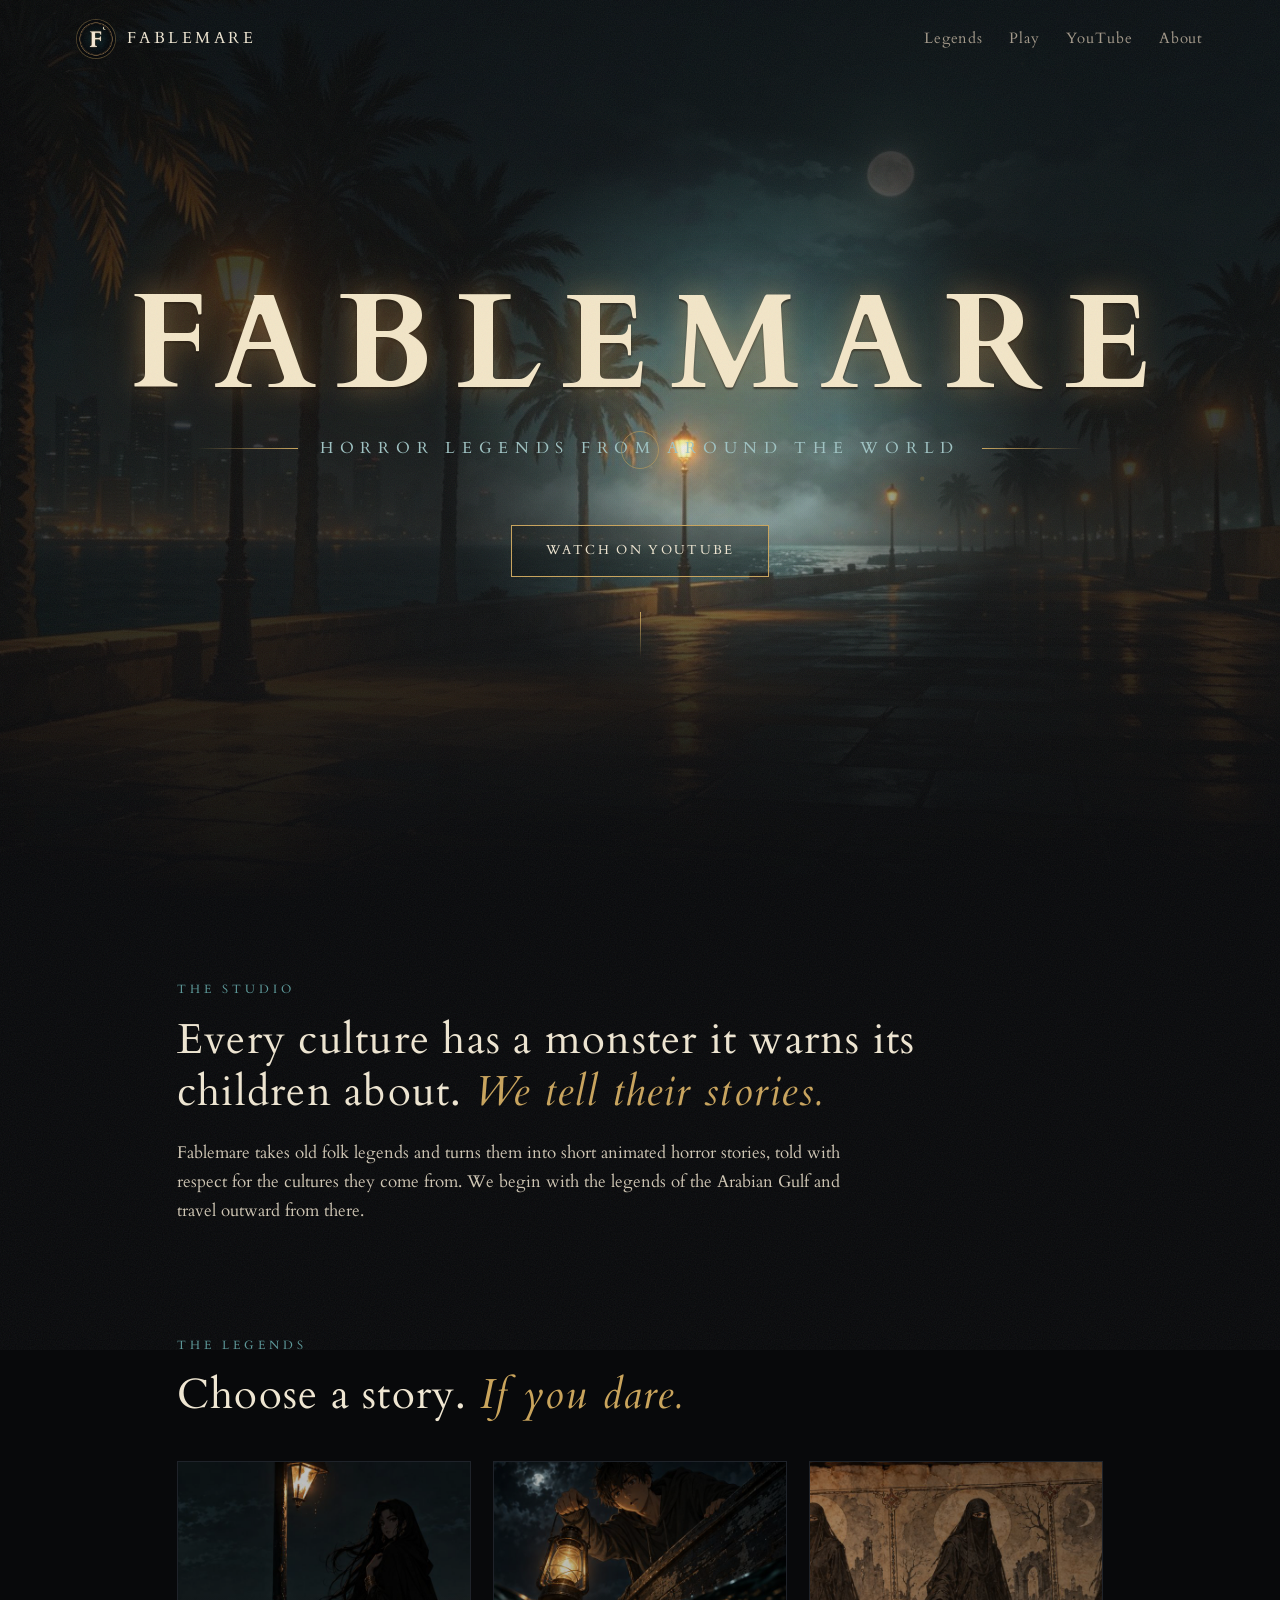
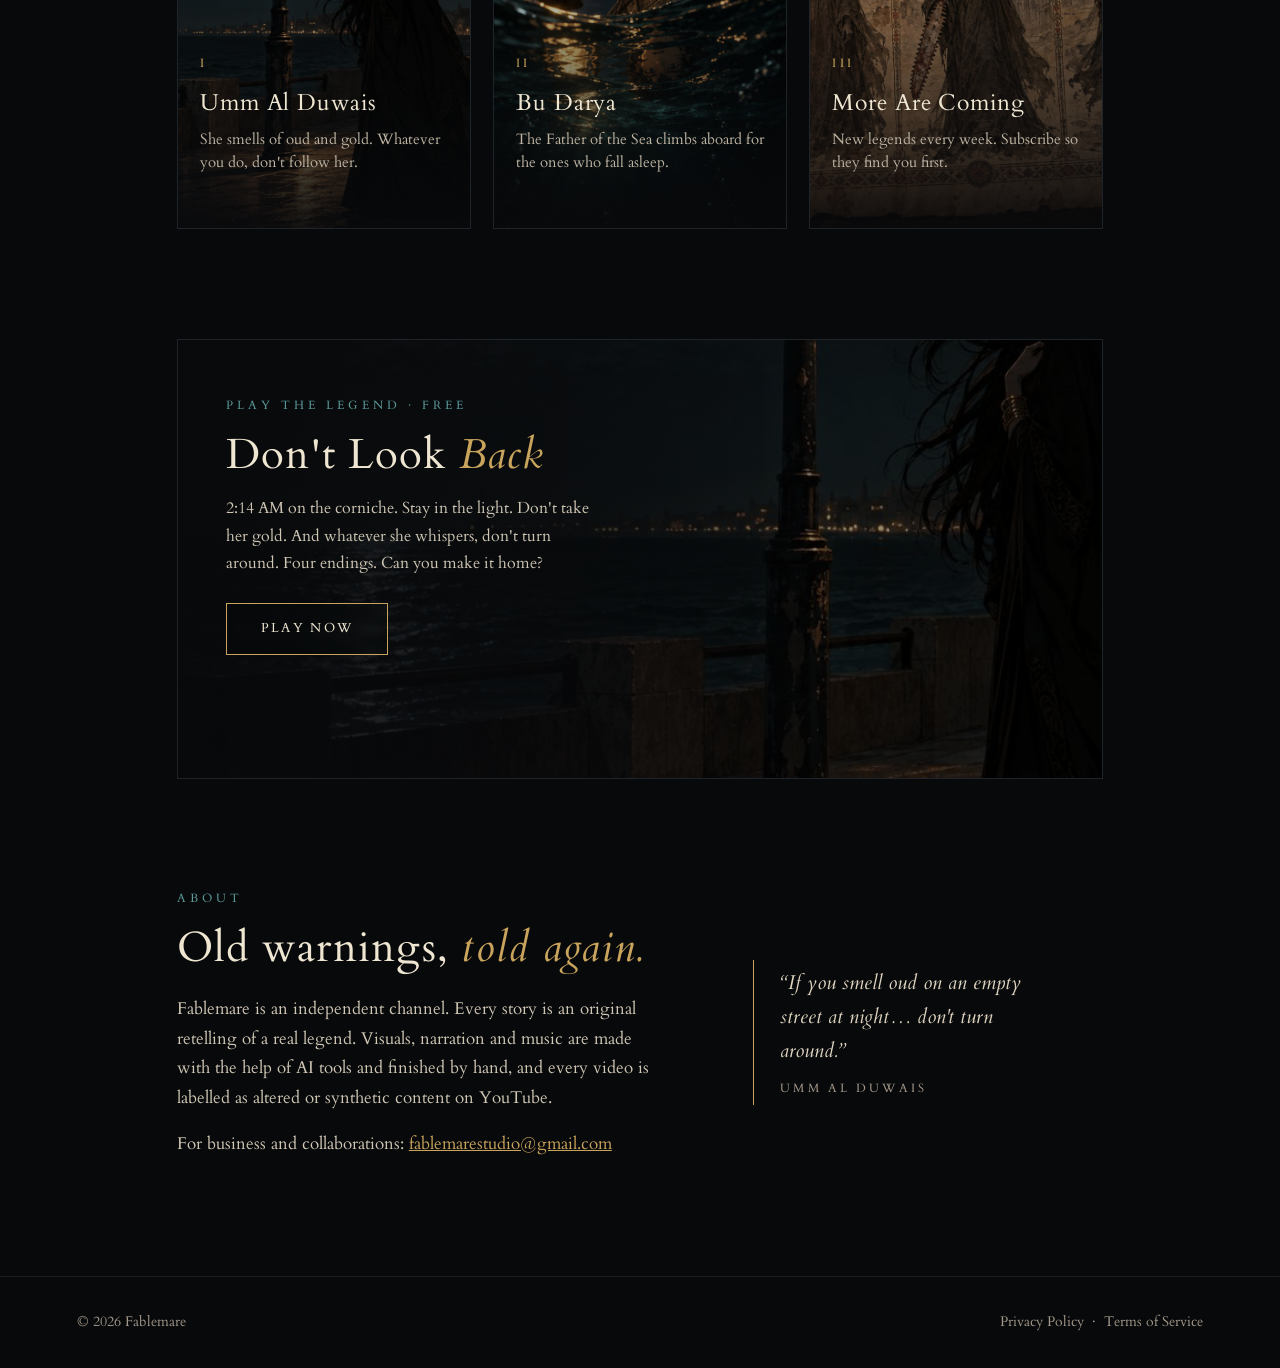
==== index.html @ c55a5abf "Crop mosque out of the woman artwork (channel safety rule) Co-Authored-By: Claude Opus 5.5 <noreply@" ====
<!DOCTYPE html>
<html lang="en">
<head>
<meta charset="utf-8">
<meta name="viewport" content="width=device-width,initial-scale=1">
<title>Fablemare — Horror Legends From Around the World</title>
<meta name="description" content="Fablemare retells the world's oldest horror legends as animated stories. Watch on YouTube.">
<meta property="og:title" content="Fablemare — Horror Legends From Around the World">
<meta property="og:description" content="Every culture has a monster it warns its children about. Fablemare retells them.">
<meta property="og:image" content="https://fablemare.com/og.jpg">
<meta name="theme-color" content="#08090b">
<link rel="icon" href="favicon.png">
<link rel="preload" href="cardo-bold.woff2" as="font" type="font/woff2" crossorigin>
<link rel="stylesheet" href="style.css?v=4">
</head>
<body>
<header>
  <a class="brand" href="/"><img src="logo.png" alt="Fablemare logo">FABLEMARE</a>
  <nav><a href="#legends">Legends</a><a href="/follow/">Play</a><a href="https://www.youtube.com/@Fablemare">YouTube</a><a href="#about">About</a></nav>
</header>

<section class="hero" style="margin-top:0">
  <div class="bg" aria-hidden="true"></div>
  <canvas aria-hidden="true"></canvas>
  <div class="lantern" aria-hidden="true"></div>
  <div class="title"><h1>FABLEMARE</h1><p class="tag"><span></span>Horror legends from around the world<span></span></p></div>
  <div class="cta">
    <a class="btn" href="https://www.youtube.com/@Fablemare?sub_confirmation=1">Watch on YouTube</a>
    <span class="scroll-cue" aria-hidden="true"></span>
  </div>
</section>

<main>
  <section class="reveal">
    <p class="eyebrow">The Studio</p>
    <h2>Every culture has a monster it warns its children about. <em>We tell their stories.</em></h2>
    <p class="lead">Fablemare takes old folk legends and turns them into short animated horror stories, told with respect for the cultures they come from. We begin with the legends of the Arabian Gulf and travel outward from there.</p>
  </section>

  <section id="legends">
    <p class="eyebrow reveal">The Legends</p>
    <h2 class="reveal">Choose a story. <em>If you dare.</em></h2>
    <div class="cards">
      <a class="card reveal" href="https://www.youtube.com/shorts/KRvkH0ST0SA">
        <img src="umm.jpg" alt="A cloaked woman on a seaside promenade at night" loading="lazy">
        <div class="meta"><span class="num">I</span><h3>Umm Al Duwais</h3><p>She smells of oud and gold. Whatever you do, don't follow her.</p><span class="go">Watch the legend →</span></div>
      </a>
      <a class="card reveal" href="https://www.youtube.com/@Fablemare/shorts">
        <img src="budarya.jpg" alt="A sailor holding a lantern over dark water" loading="lazy">
        <div class="meta"><span class="num">II</span><h3>Bu Darya</h3><p>The Father of the Sea climbs aboard for the ones who fall asleep.</p><span class="go">Arrives 26 November →</span></div>
      </a>
      <a class="card reveal" href="https://www.youtube.com/@Fablemare?sub_confirmation=1">
        <img src="more.jpg" alt="An old illustrated scroll of three hooded figures by candlelight" loading="lazy">
        <div class="meta"><span class="num">III</span><h3>More Are Coming</h3><p>New legends every week. Subscribe so they find you first.</p><span class="go">Subscribe →</span></div>
      </a>
    </div>
  </section>

  <section id="play" class="game reveal">
    <a class="game-card" href="/follow/">
      <img src="follow/img/woman.jpg?v=2" alt="A cloaked woman beneath a streetlamp on the corniche at night" loading="lazy">
      <div class="game-meta">
        <p class="eyebrow">Play the legend · Free</p>
        <h2>Don't Look <em>Back</em></h2>
        <p>2:14 AM on the corniche. Stay in the light. Don't take her gold. And whatever she whispers, don't turn around. Four endings. Can you make it home?</p>
        <span class="btn">Play now</span>
      </div>
    </a>
  </section>

  <section id="about" class="split">
    <div class="reveal">
      <p class="eyebrow">About</p>
      <h2>Old warnings, <em>told again.</em></h2>
      <p class="lead">Fablemare is an independent channel. Every story is an original retelling of a real legend. Visuals, narration and music are made with the help of AI tools and finished by hand, and every video is labelled as altered or synthetic content on YouTube.</p>
      <p class="lead">For business and collaborations: <a href="mailto:fablemarestudio@gmail.com">fablemarestudio@gmail.com</a></p>
    </div>
    <blockquote class="quote reveal">“If you smell oud on an empty street at night… don't turn around.”<span>Umm Al Duwais</span></blockquote>
  </section>
</main>

<footer>
  <span>© 2026 Fablemare</span>
  <span><a href="privacy.html">Privacy Policy</a> &nbsp;·&nbsp; <a href="terms.html">Terms of Service</a></span>
</footer>
<script src="fx.js?v=3" defer></script>
</body>
</html>
---- style.css ----
@font-face{font-family:Cardo;src:url(cardo.woff2) format('woff2');font-weight:400;font-style:normal;font-display:swap}
@font-face{font-family:Cardo;src:url(cardo-bold.woff2) format('woff2');font-weight:700;font-style:normal;font-display:swap}
@font-face{font-family:Cardo;src:url(cardo-italic.woff2) format('woff2');font-weight:400;font-style:italic;font-display:swap}
:root{--bg:#08090b;--panel:#111318;--ink:#efe6d2;--muted:#a3998a;--gold:#c9a45c;--gold-soft:rgba(201,164,92,.35);--teal:#5c9a9b}
*{box-sizing:border-box}
html{scroll-behavior:smooth}
html,body{margin:0;background:var(--bg);color:var(--ink);font-family:Cardo,Georgia,"Times New Roman",serif;line-height:1.7;-webkit-font-smoothing:antialiased}
a{color:var(--gold)}
::selection{background:var(--gold);color:#000}
.sr{position:absolute;width:1px;height:1px;overflow:hidden;clip:rect(0 0 0 0)}

/* header */
header{position:fixed;inset:0 0 auto 0;z-index:50;display:flex;align-items:center;justify-content:space-between;padding:20px 6vw;transition:background .5s,padding .5s,border-color .5s;border-bottom:1px solid transparent}
header.solid{background:rgba(8,9,11,.72);backdrop-filter:blur(14px);-webkit-backdrop-filter:blur(14px);padding:12px 6vw;border-color:#1d2026}
header .brand{display:flex;align-items:center;gap:12px;text-decoration:none;color:var(--ink);letter-spacing:.22em;font-size:1rem}
header img{width:38px;height:38px;border-radius:50%;box-shadow:0 0 0 1px var(--gold-soft)}
nav a{position:relative;margin-left:26px;text-decoration:none;color:var(--muted);font-size:.92rem;letter-spacing:.06em;transition:color .3s}
nav a::after{content:"";position:absolute;left:0;right:0;bottom:-4px;height:1px;background:var(--gold);transform:scaleX(0);transform-origin:right;transition:transform .45s cubic-bezier(.2,.7,.2,1)}
nav a:hover{color:var(--ink)}
nav a:hover::after{transform:scaleX(1);transform-origin:left}

/* hero */
.hero{position:relative;height:100vh;height:100svh;min-height:560px;overflow:hidden;display:flex;flex-direction:column;align-items:center;justify-content:center;text-align:center;padding:0 5vw}
.hero .bg{position:absolute;inset:-4%;background:url(hero-1600.jpg?v=3) center/cover no-repeat;background-image:image-set(url(hero-1600.jpg?v=3) 1x,url(hero.jpg?v=3) 2x);animation:drift 28s ease-in-out infinite alternate;will-change:transform}
@keyframes drift{from{transform:scale(1.08) translate3d(-1%,0,0)}to{transform:scale(1) translate3d(1%,-1%,0)}}
.hero canvas{position:absolute;inset:0;width:100%;height:100%;pointer-events:none}
.lantern{position:absolute;inset:0;pointer-events:none;--lx:50%;--ly:45%;
 background:radial-gradient(circle 300px at var(--lx) var(--ly),rgba(255,190,110,.10) 0,rgba(8,9,11,0) 35%,rgba(8,9,11,.45) 62%,rgba(8,9,11,.8) 100%);transition:opacity 1.2s}
.hero::after{content:"";position:absolute;inset:auto 0 0 0;height:38%;background:linear-gradient(180deg,rgba(8,9,11,0),var(--bg));pointer-events:none}
.hero .title{position:relative;z-index:3;margin-top:4vh}
.hero h1{margin:0;font-weight:700;font-size:clamp(3rem,10.5vw,9.5rem);line-height:1;letter-spacing:.16em;margin-right:-.16em;color:#f3e6c8;
 text-shadow:0 0 28px rgba(255,186,100,.35),0 0 80px rgba(255,170,80,.18),0 2px 2px rgba(0,0,0,.6);animation:title 2.6s .2s cubic-bezier(.2,.7,.2,1) both}
@keyframes title{from{opacity:0;letter-spacing:.42em;margin-right:-.42em;filter:blur(8px)}to{opacity:1}}
.hero .tag{display:flex;align-items:center;justify-content:center;gap:22px;margin:22px 0 0;color:#9fc3c3;letter-spacing:.42em;text-transform:uppercase;font-size:clamp(.62rem,1.25vw,1.05rem);opacity:0;animation:rise 1.6s 1s cubic-bezier(.2,.7,.2,1) forwards}
.hero .tag span{display:block;width:clamp(30px,8vw,140px);height:1px;background:linear-gradient(90deg,transparent,var(--gold))}
.hero .tag span:last-child{background:linear-gradient(90deg,var(--gold),transparent)}
.hero .cta{position:relative;z-index:3;margin-top:7vh;opacity:0;transform:translateY(14px);animation:rise 1.4s 1.2s cubic-bezier(.2,.7,.2,1) forwards}
@keyframes rise{to{opacity:1;transform:none}}
.scroll-cue{display:block;margin:26px auto 0;width:1px;height:46px;background:linear-gradient(var(--gold),transparent);animation:cue 2.4s ease-in-out infinite}
@keyframes cue{0%{transform:scaleY(0);transform-origin:top}45%{transform:scaleY(1);transform-origin:top}55%{transform:scaleY(1);transform-origin:bottom}100%{transform:scaleY(0);transform-origin:bottom}}

.btn{position:relative;display:inline-block;padding:14px 34px;border:1px solid var(--gold);color:var(--ink);text-decoration:none;letter-spacing:.18em;text-transform:uppercase;font-size:.8rem;overflow:hidden;background:rgba(8,9,11,.35);backdrop-filter:blur(4px)}
.btn::before{content:"";position:absolute;inset:0;background:var(--gold);transform:translateY(101%);transition:transform .5s cubic-bezier(.2,.7,.2,1);z-index:-1}
.btn:hover{color:#0b0b0b}
.btn:hover::before{transform:none}
.btn{z-index:0}

/* content */
main{max-width:1080px;margin:0 auto;padding:40px 6vw 100px}
.eyebrow{letter-spacing:.35em;text-transform:uppercase;font-size:.72rem;color:var(--teal);margin:0 0 14px}
main h2{font-weight:400;letter-spacing:.03em;color:var(--ink);font-size:clamp(1.6rem,3.6vw,2.6rem);line-height:1.25;margin:0 0 20px;max-width:760px}
main h2 em{color:var(--gold);font-style:italic}
.lead{color:#cfc6b4;max-width:680px;font-size:1.08rem}
section{margin-top:110px}
section:first-child{margin-top:40px}

.cards{display:grid;grid-template-columns:repeat(3,1fr);gap:22px;margin-top:40px}
.card{position:relative;aspect-ratio:4/5;overflow:hidden;border:1px solid #1f232a;background:#0c0d10;text-decoration:none;color:var(--ink);isolation:isolate;transition:transform .6s cubic-bezier(.2,.7,.2,1),border-color .6s,box-shadow .6s}
.card img{position:absolute;inset:0;width:100%;height:100%;object-fit:cover;filter:saturate(.85) brightness(.75);transition:transform 1.2s cubic-bezier(.2,.7,.2,1),filter .8s;z-index:-2}
.card::after{content:"";position:absolute;inset:0;background:linear-gradient(180deg,rgba(8,9,11,0) 35%,rgba(8,9,11,.92));z-index:-1}
.card .meta{position:absolute;left:22px;right:22px;bottom:20px}
.card .num{font-size:.72rem;letter-spacing:.3em;color:var(--gold)}
.card h3{margin:6px 0 6px;font-weight:400;font-size:1.45rem;letter-spacing:.04em}
.card p{margin:0;color:#bdb3a2;font-size:.92rem;line-height:1.55}
.card .go{display:inline-block;margin-top:12px;font-size:.72rem;letter-spacing:.22em;text-transform:uppercase;color:var(--gold);opacity:.0;transform:translateY(6px);transition:opacity .5s,transform .5s}
.card:hover{transform:translateY(-6px);border-color:var(--gold-soft);box-shadow:0 24px 60px -20px rgba(201,164,92,.28)}
.card:hover img{transform:scale(1.07);filter:saturate(1) brightness(.9)}
.card:hover .go{opacity:1;transform:none}

.split{display:grid;grid-template-columns:1.1fr .9fr;gap:60px;align-items:center}
.quote{border-left:1px solid var(--gold);padding:6px 0 6px 26px;font-size:1.25rem;font-style:italic;color:#ddd3bf}
.quote span{display:block;margin-top:10px;font-style:normal;font-size:.78rem;letter-spacing:.25em;text-transform:uppercase;color:var(--muted)}

.doc{max-width:820px;padding-top:130px}
.doc h1{font-weight:400;letter-spacing:.04em;font-size:clamp(2rem,4vw,2.8rem)}
.doc h2{font-size:1.3rem;color:var(--gold);margin-top:2em}
.doc .updated{color:var(--muted);font-size:.9rem}
.doc p,.doc li{color:#d6ccba}

footer{border-top:1px solid #1a1d22;padding:34px 6vw;color:var(--muted);font-size:.85rem;display:flex;flex-wrap:wrap;gap:18px;justify-content:space-between;align-items:center}
footer a{color:var(--muted);text-decoration:none}
footer a:hover{color:var(--ink)}

/* reveal on scroll */
.reveal{opacity:0;transform:translateY(28px);transition:opacity 1.1s cubic-bezier(.2,.7,.2,1),transform 1.1s cubic-bezier(.2,.7,.2,1)}
.reveal.in{opacity:1;transform:none}
.cards .reveal:nth-child(2){transition-delay:.12s}
.cards .reveal:nth-child(3){transition-delay:.24s}

/* game promo */
.game-card{position:relative;display:block;min-height:440px;overflow:hidden;border:1px solid #1f232a;text-decoration:none;color:var(--ink);isolation:isolate;transition:border-color .6s,box-shadow .6s}
.game-card img{position:absolute;inset:0;width:100%;height:100%;object-fit:cover;object-position:60% center;filter:brightness(.6) saturate(.9);transition:transform 1.4s cubic-bezier(.2,.7,.2,1),filter .8s;z-index:-2}
.game-card::after{content:"";position:absolute;inset:0;background:linear-gradient(90deg,rgba(8,9,11,.95) 0%,rgba(8,9,11,.75) 40%,rgba(8,9,11,0) 75%);z-index:-1}
.game-meta{max-width:470px;padding:56px 48px}
.game-meta h2{margin:0 0 14px}
.game-meta p:not(.eyebrow){color:#cfc6b4;margin:0 0 26px}
.game-card:hover{border-color:var(--gold-soft);box-shadow:0 30px 80px -30px rgba(201,164,92,.3)}
.game-card:hover img{transform:scale(1.05);filter:brightness(.7) saturate(1)}
.game-card:hover .btn{color:#0b0b0b}.game-card:hover .btn::before{transform:none}
@media (max-width:640px){.game-card{min-height:520px;display:flex;align-items:flex-end}.game-card::after{background:linear-gradient(180deg,rgba(8,9,11,0) 20%,rgba(8,9,11,.95) 70%)}.game-meta{padding:28px 24px}}

/* film grain */
.grain{position:fixed;inset:-50%;z-index:60;pointer-events:none;opacity:.07;
 background-image:url("data:image/svg+xml,%3Csvg xmlns='http://www.w3.org/2000/svg' width='200' height='200'%3E%3Cfilter id='n'%3E%3CfeTurbulence type='fractalNoise' baseFrequency='.85' numOctaves='3' stitchTiles='stitch'/%3E%3C/filter%3E%3Crect width='100%25' height='100%25' filter='url(%23n)'/%3E%3C/svg%3E");
 animation:grain 1s steps(6) infinite}
@keyframes grain{0%{transform:translate(0,0)}20%{transform:translate(-3%,2%)}40%{transform:translate(2%,-3%)}60%{transform:translate(-2%,-1%)}80%{transform:translate(3%,3%)}100%{transform:translate(0,0)}}

/* custom cursor (fine pointers only, toggled by JS) */
.has-cursor,.has-cursor a,.has-cursor button{cursor:none}
.cursor-dot,.cursor-ring{position:fixed;left:0;top:0;z-index:70;pointer-events:none;border-radius:50%;transform:translate3d(-100px,-100px,0)}
.cursor-dot{width:6px;height:6px;margin:-3px 0 0 -3px;background:var(--gold);box-shadow:0 0 12px 2px rgba(255,190,110,.6)}
.cursor-ring{width:38px;height:38px;margin:-19px 0 0 -19px;border:1px solid rgba(201,164,92,.55);transition:width .35s,height .35s,margin .35s,border-color .35s,background .35s}
.cursor-ring.hover{width:70px;height:70px;margin:-35px 0 0 -35px;border-color:var(--gold);background:rgba(201,164,92,.08)}

@media (max-width:820px){
 .cards{grid-template-columns:1fr 1fr}
 .split{grid-template-columns:1fr;gap:30px}
}
@media (max-width:640px){
 header{padding:14px 5vw}
 header.solid{padding:10px 5vw}
 header .brand{font-size:.85rem;letter-spacing:.14em}
 header img{width:32px;height:32px}
 nav a{margin-left:14px;font-size:.84rem}
 .hero{height:88svh;min-height:520px}
 .hero .bg{background-position:58% center}
 .hero .tag{letter-spacing:.2em;gap:10px;font-size:2.5vw;white-space:nowrap}
 .hero .tag span{width:22px}
 .hero h1{font-size:12.5vw;letter-spacing:.12em;margin-right:-.12em}
 .cards{grid-template-columns:1fr}
 .card{aspect-ratio:4/4.4}
 .card .go{opacity:1;transform:none}
 section{margin-top:80px}
}
@media (prefers-reduced-motion:reduce){
 *,*::before,*::after{animation:none!important;transition:none!important}
 .reveal{opacity:1;transform:none}
 .hero .cta,.hero .tag{opacity:1;transform:none}
}
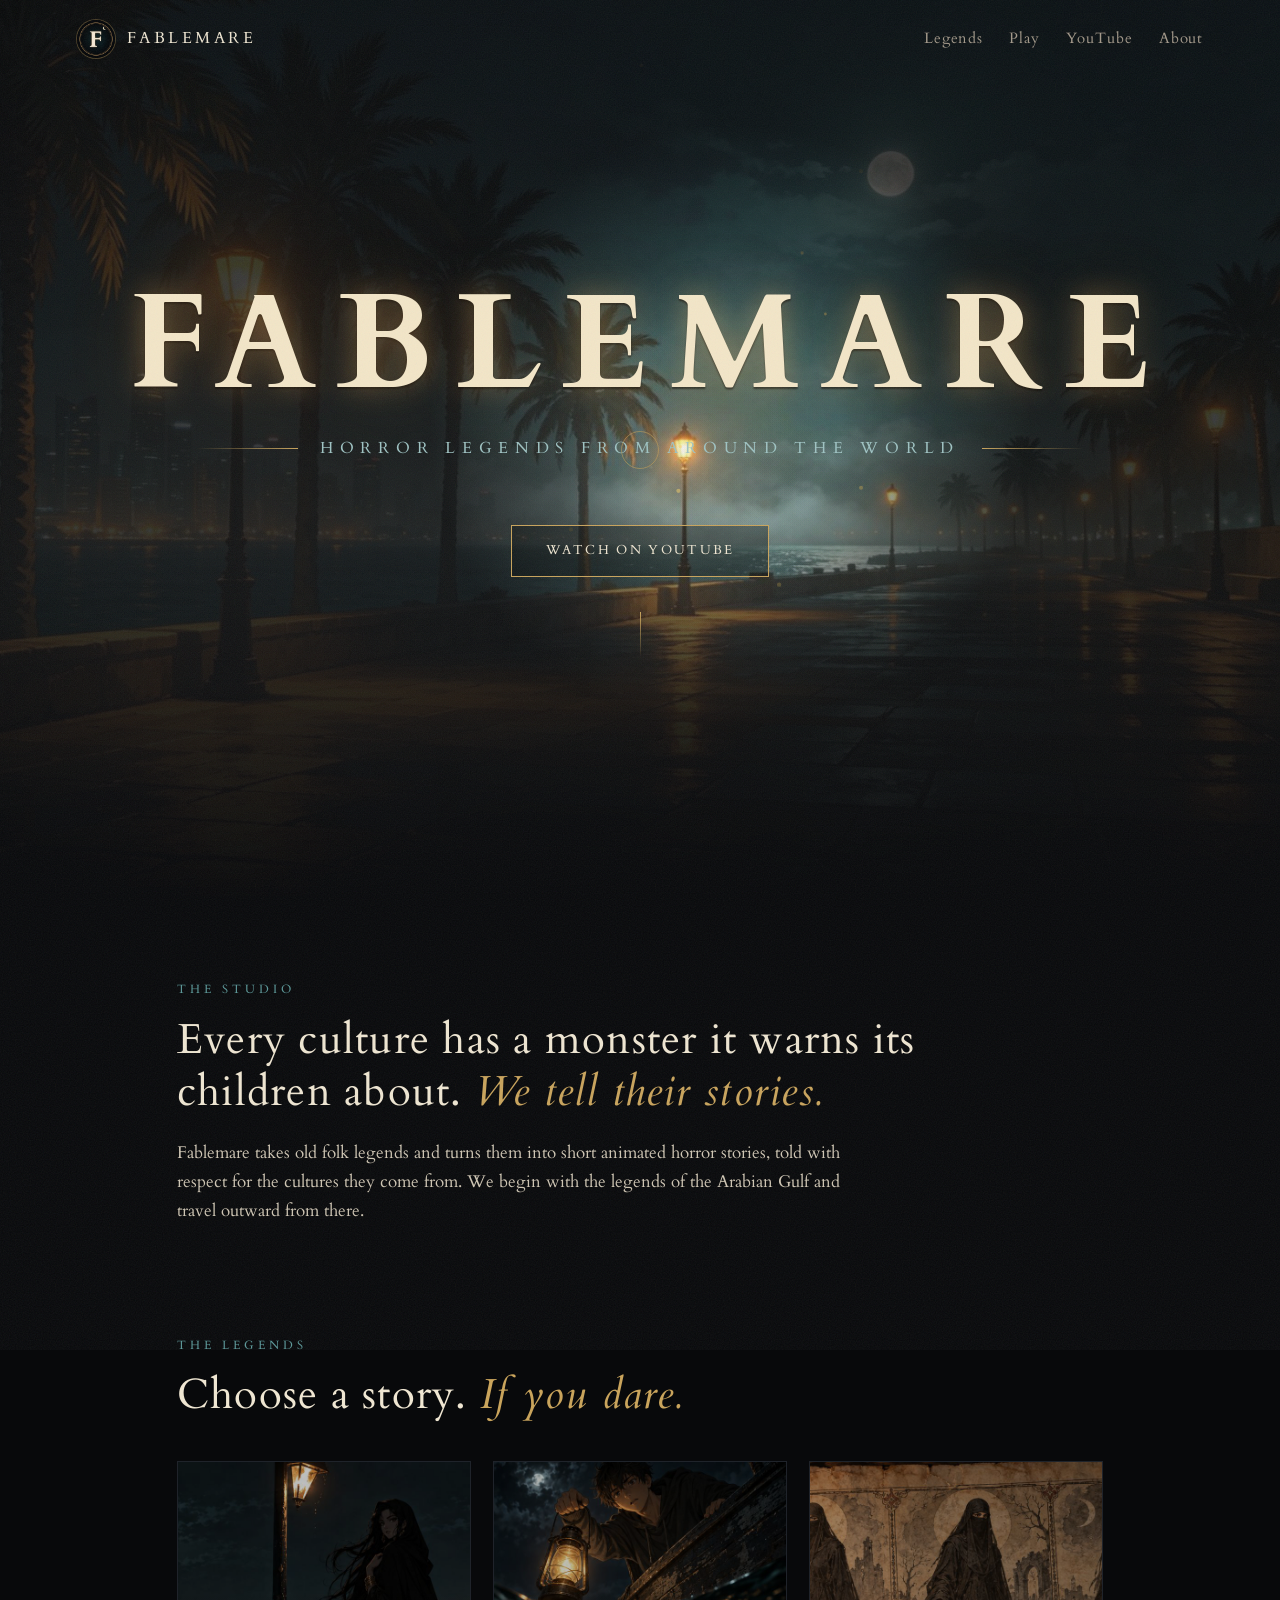
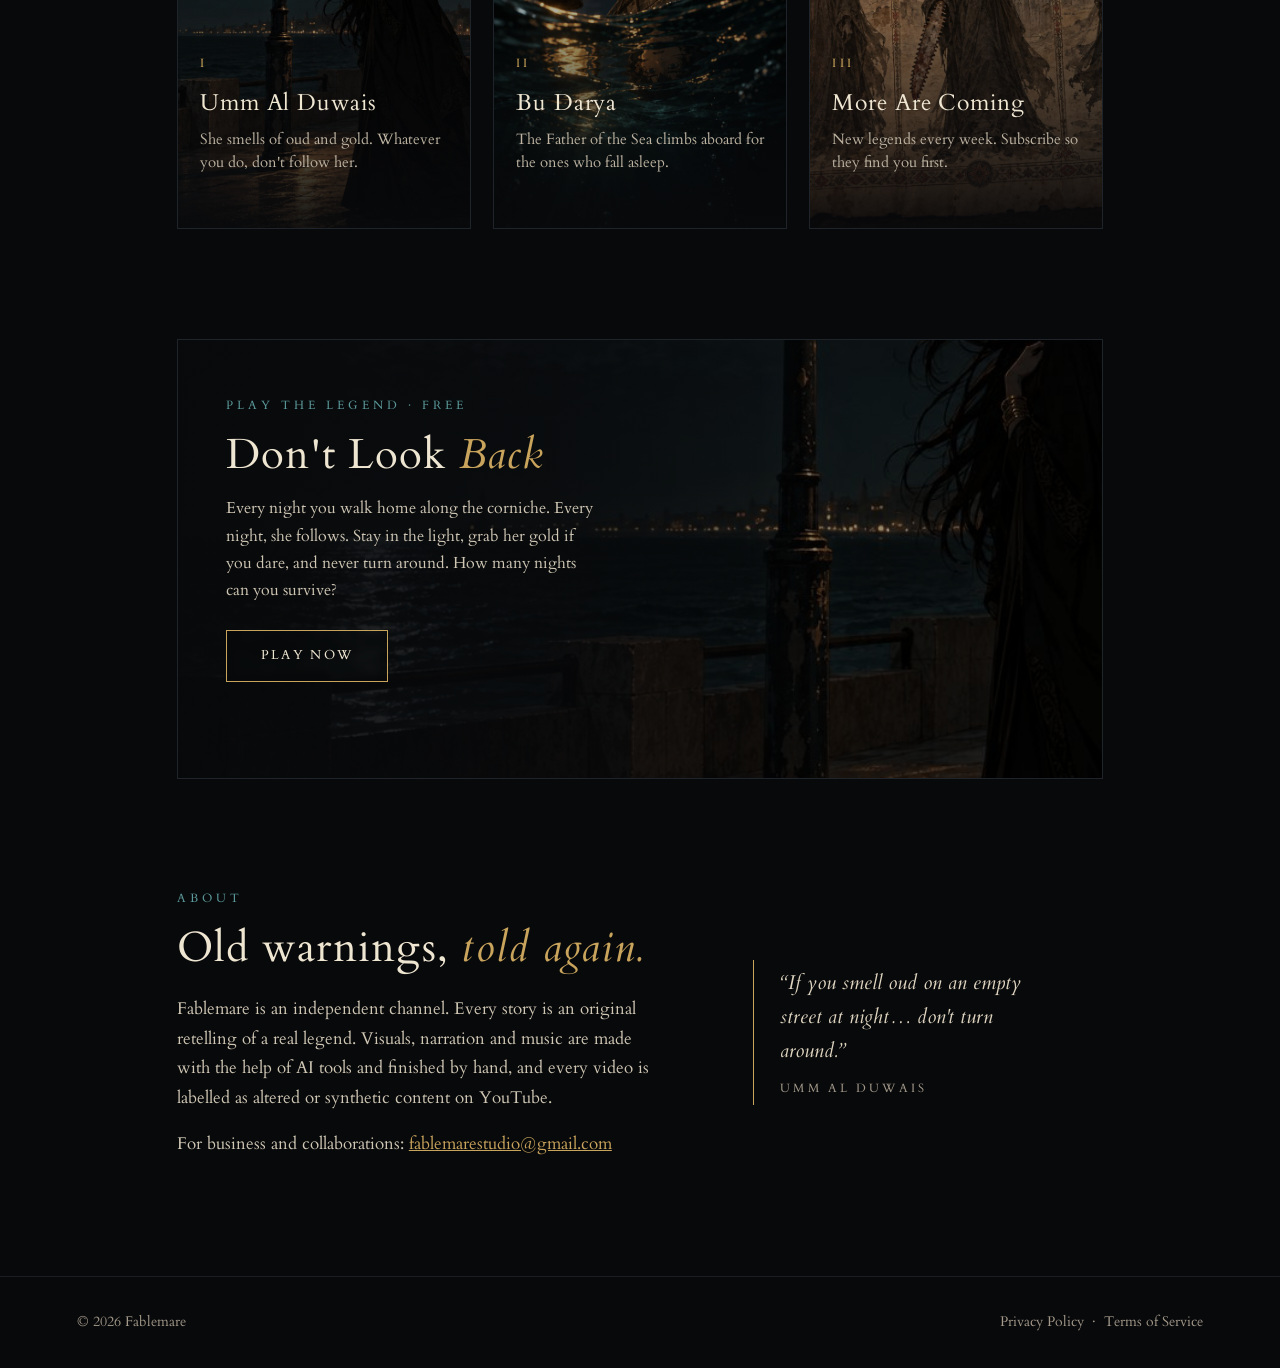
==== commit 958463b6: "Don't Look Back v2: endless nights, scoring, combos, achievements, instant retry, leaderboard UI Co-" ====
--- a/index.html
+++ b/index.html
@@ -62,7 +62,7 @@
       <div class="game-meta">
         <p class="eyebrow">Play the legend · Free</p>
         <h2>Don't Look <em>Back</em></h2>
-        <p>2:14 AM on the corniche. Stay in the light. Don't take her gold. And whatever she whispers, don't turn around. Four endings. Can you make it home?</p>
+        <p>Every night you walk home along the corniche. Every night, she follows. Stay in the light, grab her gold if you dare, and never turn around. How many nights can you survive?</p>
         <span class="btn">Play now</span>
       </div>
     </a>
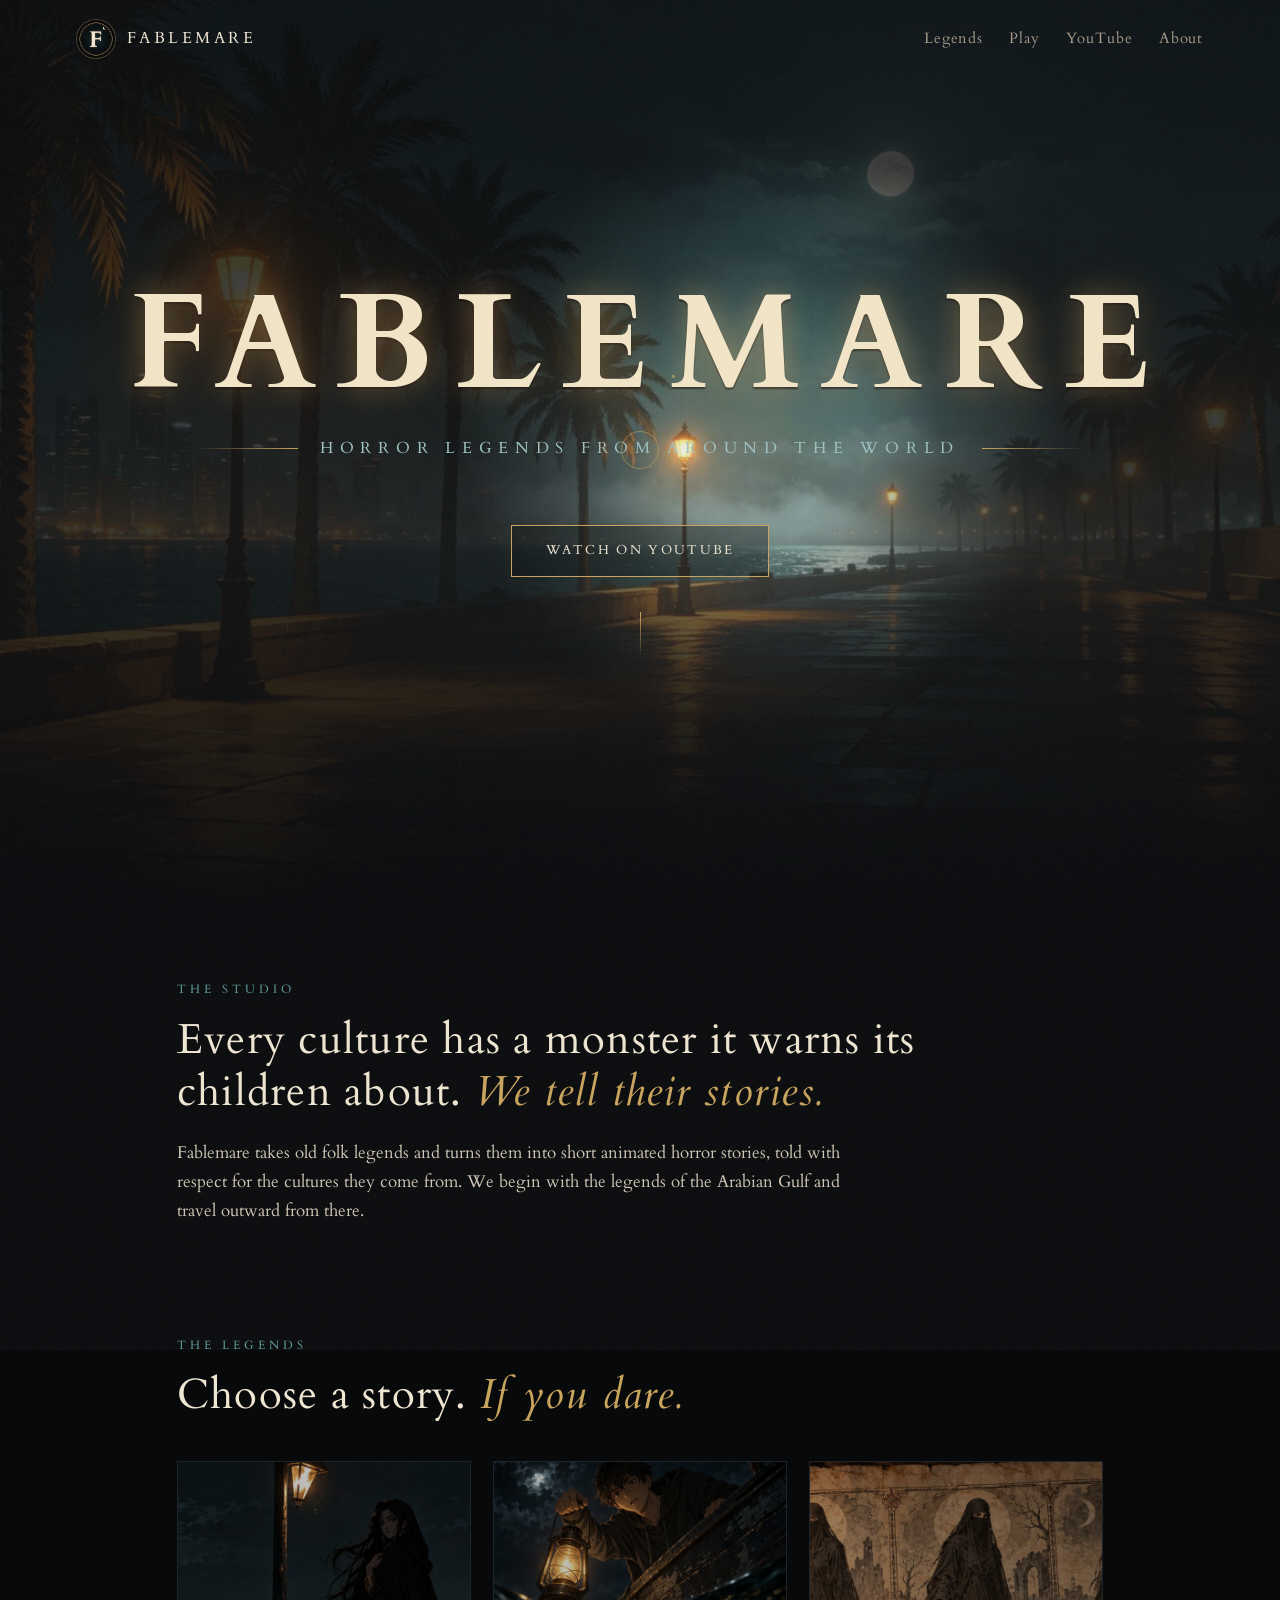
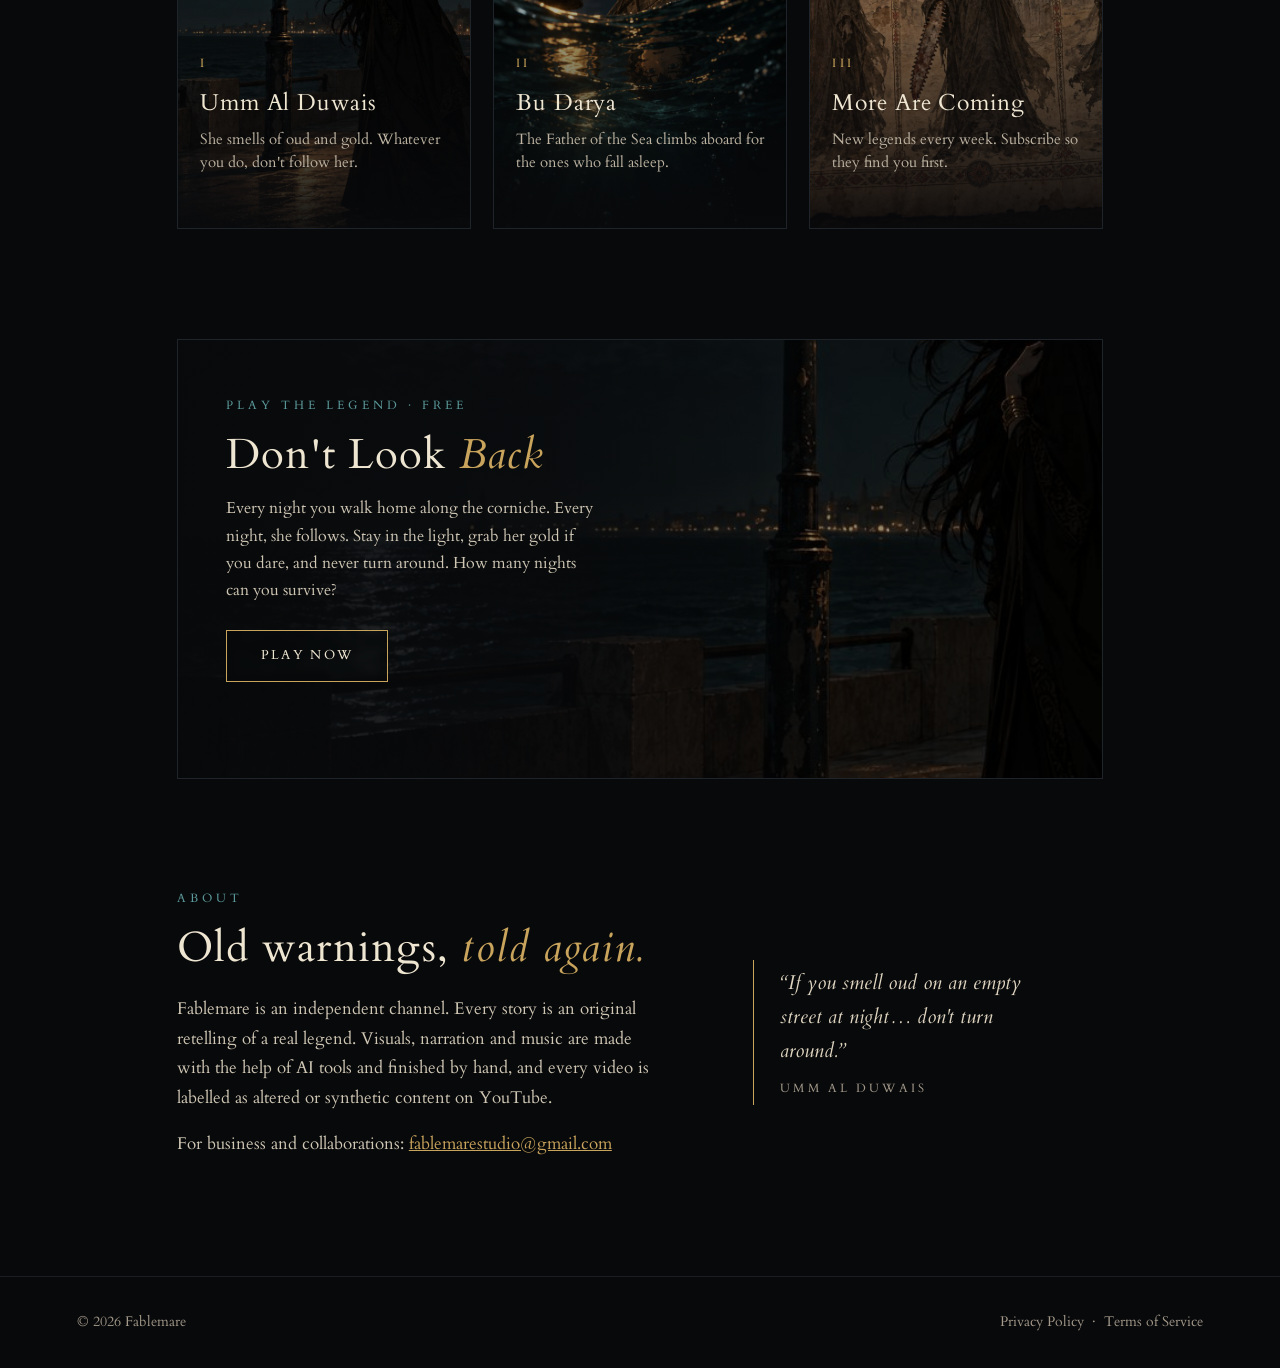
==== commit 45cb8c13: "Site: logo-only header on small phones so all nav links fit Co-Authored-By: Claude Opus 5.5 <noreply" ====
--- a/index.html
+++ b/index.html
@@ -11,7 +11,7 @@
 <meta name="theme-color" content="#08090b">
 <link rel="icon" href="favicon.png">
 <link rel="preload" href="cardo-bold.woff2" as="font" type="font/woff2" crossorigin>
-<link rel="stylesheet" href="style.css?v=4">
+<link rel="stylesheet" href="style.css?v=5">
 </head>
 <body>
 <header>
--- a/style.css
+++ b/style.css
@@ -137,3 +137,11 @@
  .reveal{opacity:1;transform:none}
  .hero .cta,.hero .tag{opacity:1;transform:none}
 }
+/* small phones: logo only in the header so all nav links fit */
+@media (max-width:560px){
+ header .brand{font-size:0;gap:0}
+ nav{display:flex;gap:20px}
+ nav a{margin-left:0;font-size:.86rem}
+}
+@media (max-width:340px){nav{gap:14px} nav a{font-size:.8rem}}
+main,.legal-page,article{overflow-wrap:anywhere}
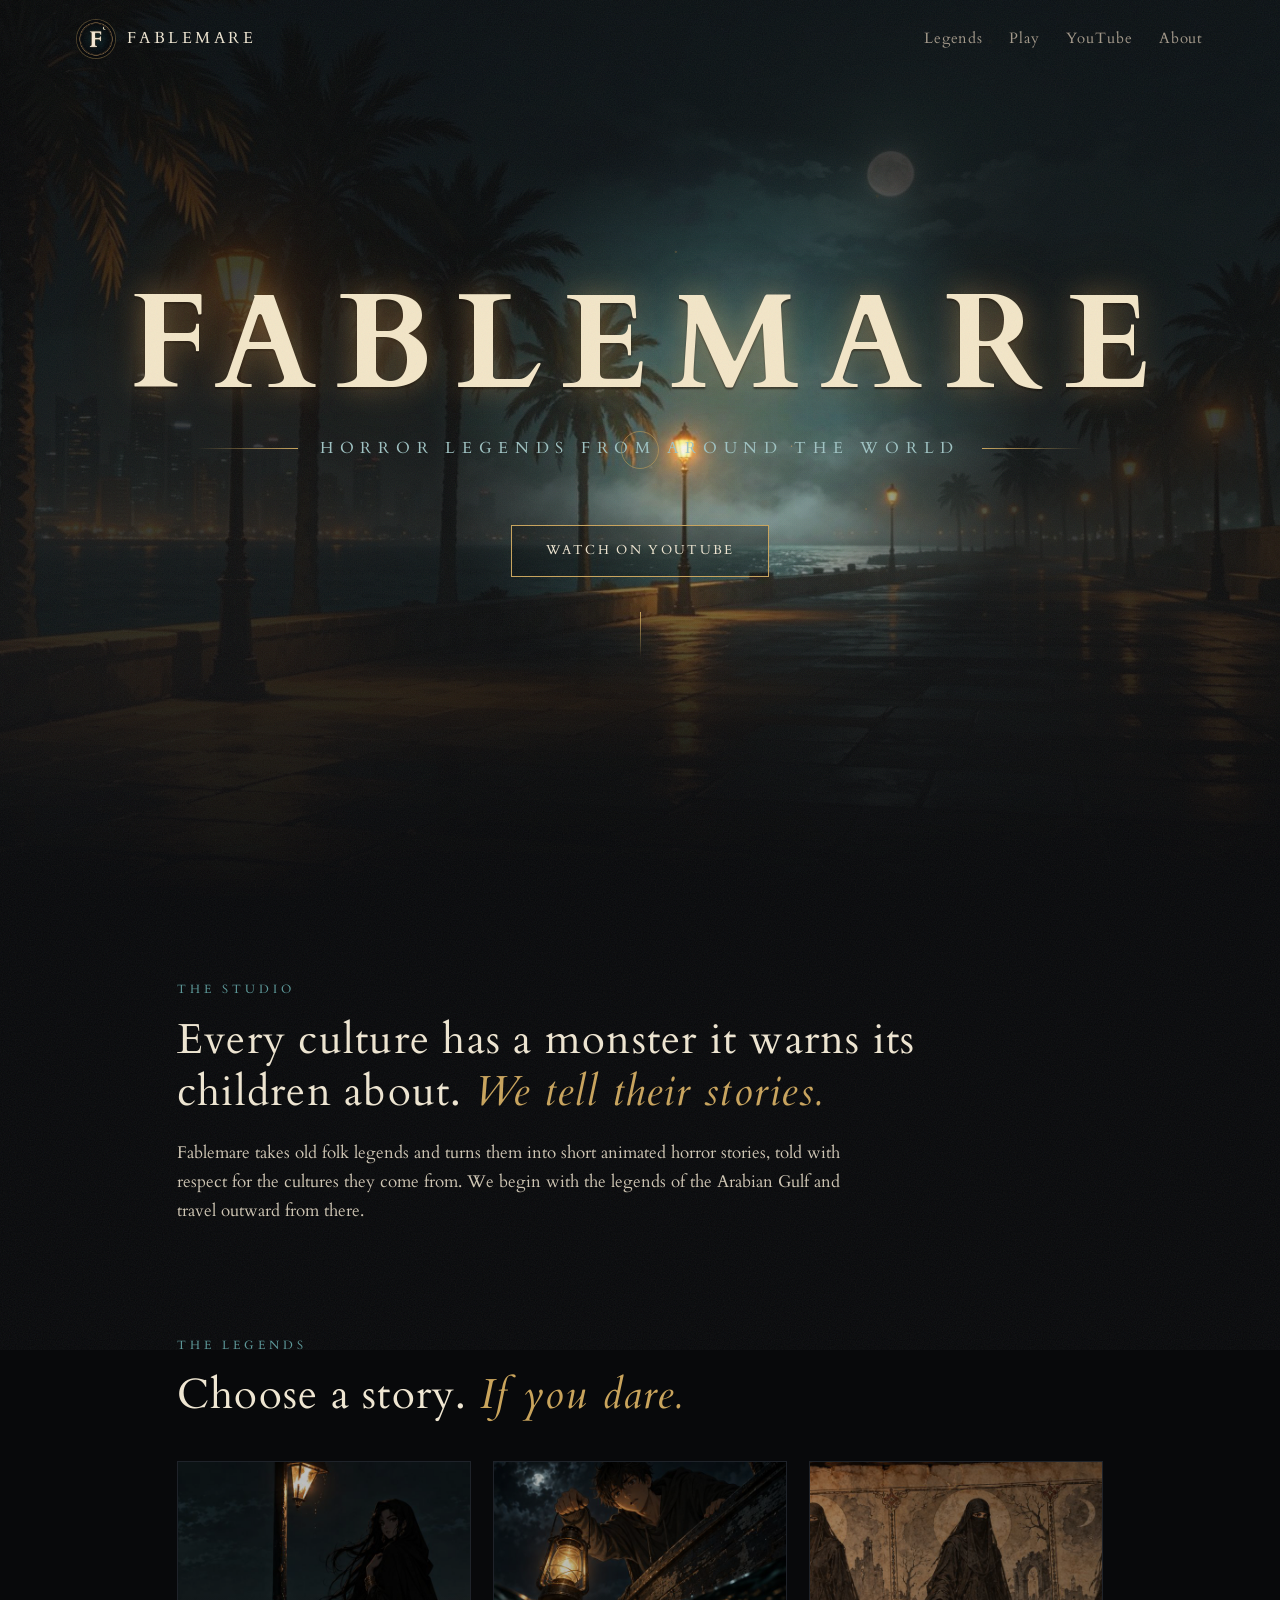
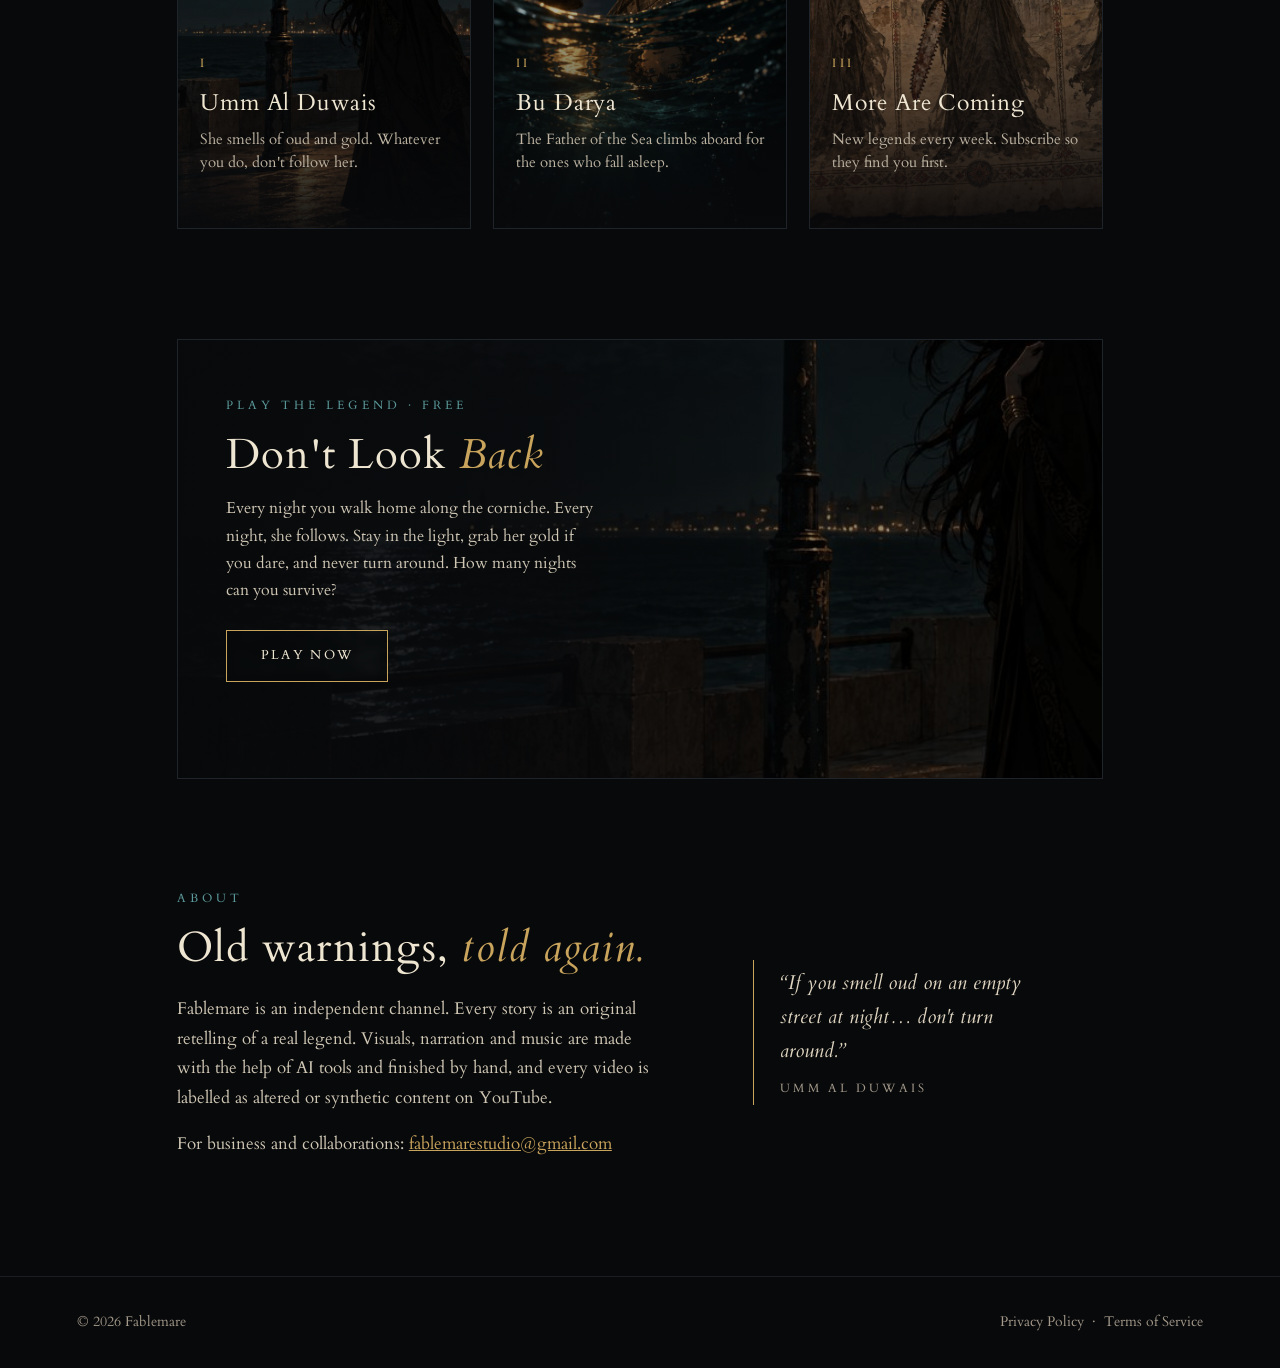
==== commit d3216c75: "SEO: robots.txt, sitemap, canonical URLs, Organization data Co-Authored-By: Claude Opus 5.5 <noreply" ====
--- a/index.html
+++ b/index.html
@@ -8,6 +8,11 @@
 <meta property="og:title" content="Fablemare — Horror Legends From Around the World">
 <meta property="og:description" content="Every culture has a monster it warns its children about. Fablemare retells them.">
 <meta property="og:image" content="https://fablemare.com/og.jpg">
+<link rel="canonical" href="https://fablemare.com/">
+<meta property="og:url" content="https://fablemare.com/">
+<meta property="og:type" content="website">
+<meta property="og:site_name" content="Fablemare">
+<script type="application/ld+json">{"@context":"https://schema.org","@type":"Organization","name":"Fablemare","alternateName":"Fablemare Studio","url":"https://fablemare.com/","logo":"https://fablemare.com/logo.png","description":"Horror legends from around the world, retold as animated stories.","sameAs":["https://www.youtube.com/@Fablemare","https://www.instagram.com/fablemare/"]}</script>
 <meta name="theme-color" content="#08090b">
 <link rel="icon" href="favicon.png">
 <link rel="preload" href="cardo-bold.woff2" as="font" type="font/woff2" crossorigin>
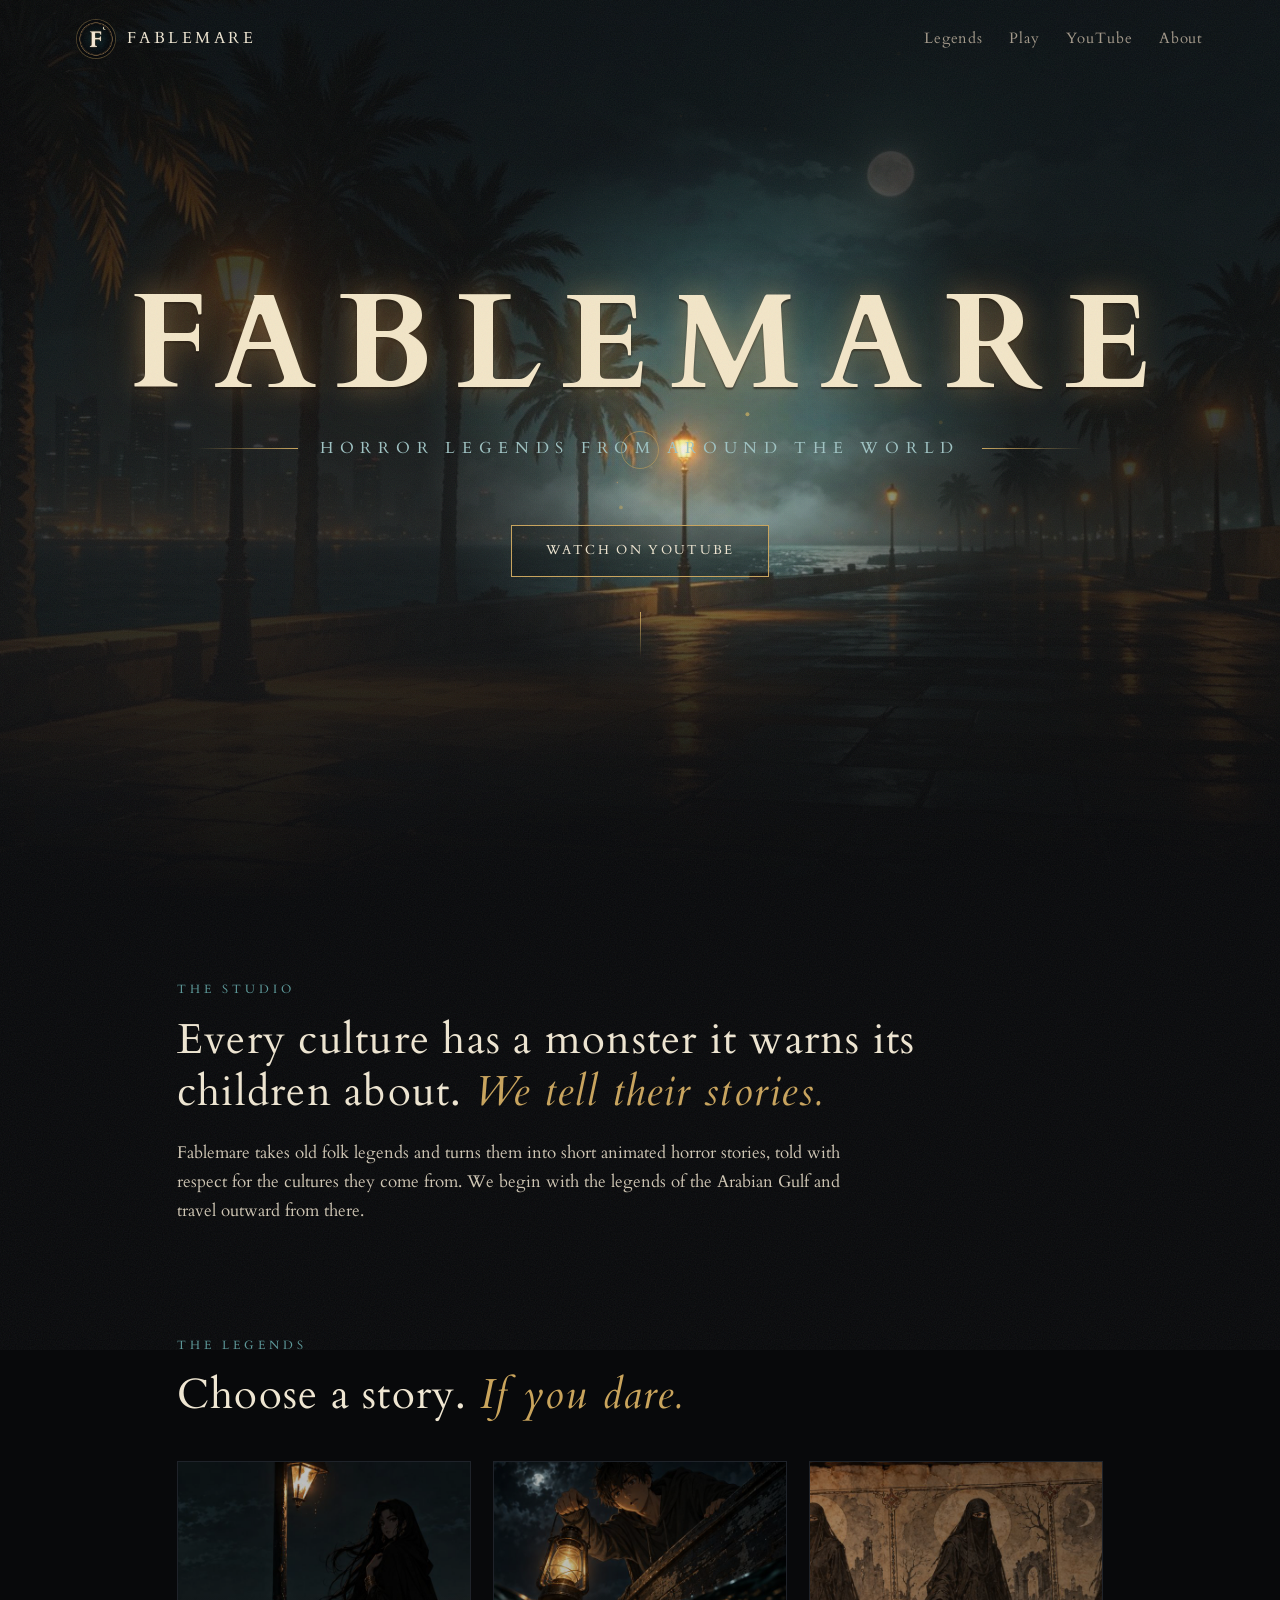
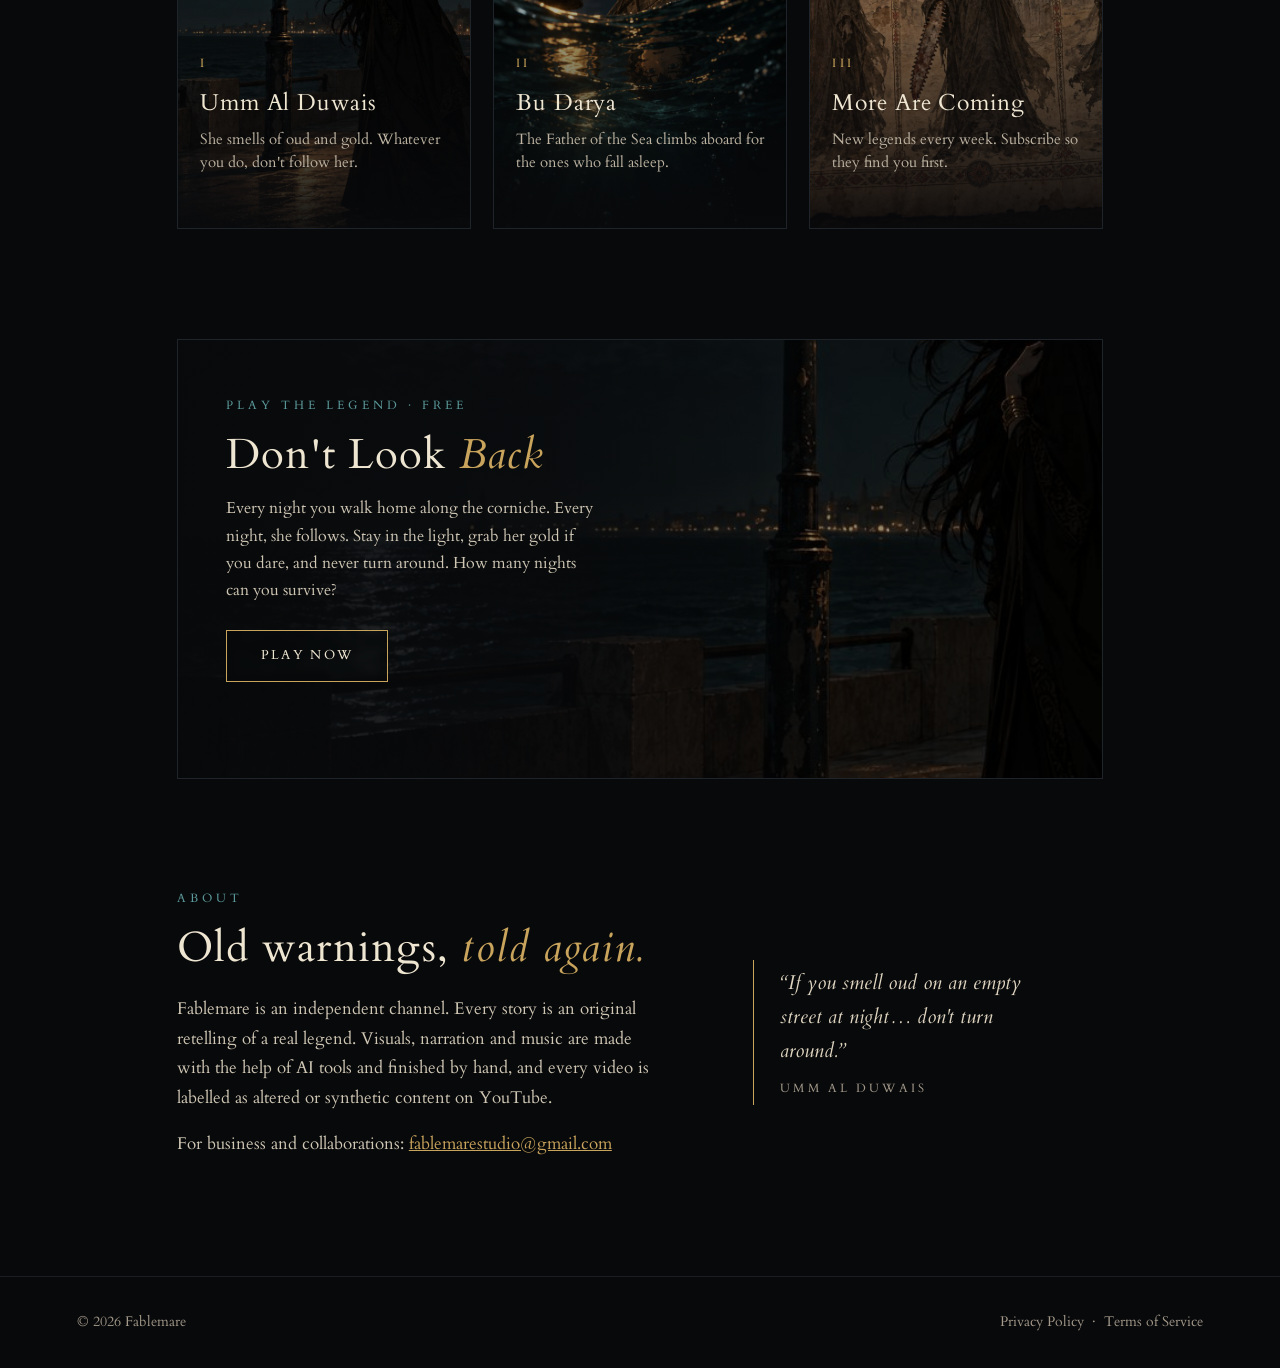
==== commit a425702d: "Google Search Console verification Co-Authored-By: Claude Opus 5.5 <noreply@anthropic.com> Claude-Se" ====
--- a/index.html
+++ b/index.html
@@ -13,6 +13,7 @@
 <meta property="og:type" content="website">
 <meta property="og:site_name" content="Fablemare">
 <script type="application/ld+json">{"@context":"https://schema.org","@type":"Organization","name":"Fablemare","alternateName":"Fablemare Studio","url":"https://fablemare.com/","logo":"https://fablemare.com/logo.png","description":"Horror legends from around the world, retold as animated stories.","sameAs":["https://www.youtube.com/@Fablemare","https://www.instagram.com/fablemare/"]}</script>
+<meta name="google-site-verification" content="UhAutbGeMOXRkMaTkxcx6C_3_nU8cHAd7k3titkEIqU" />
 <meta name="theme-color" content="#08090b">
 <link rel="icon" href="favicon.png">
 <link rel="preload" href="cardo-bold.woff2" as="font" type="font/woff2" crossorigin>
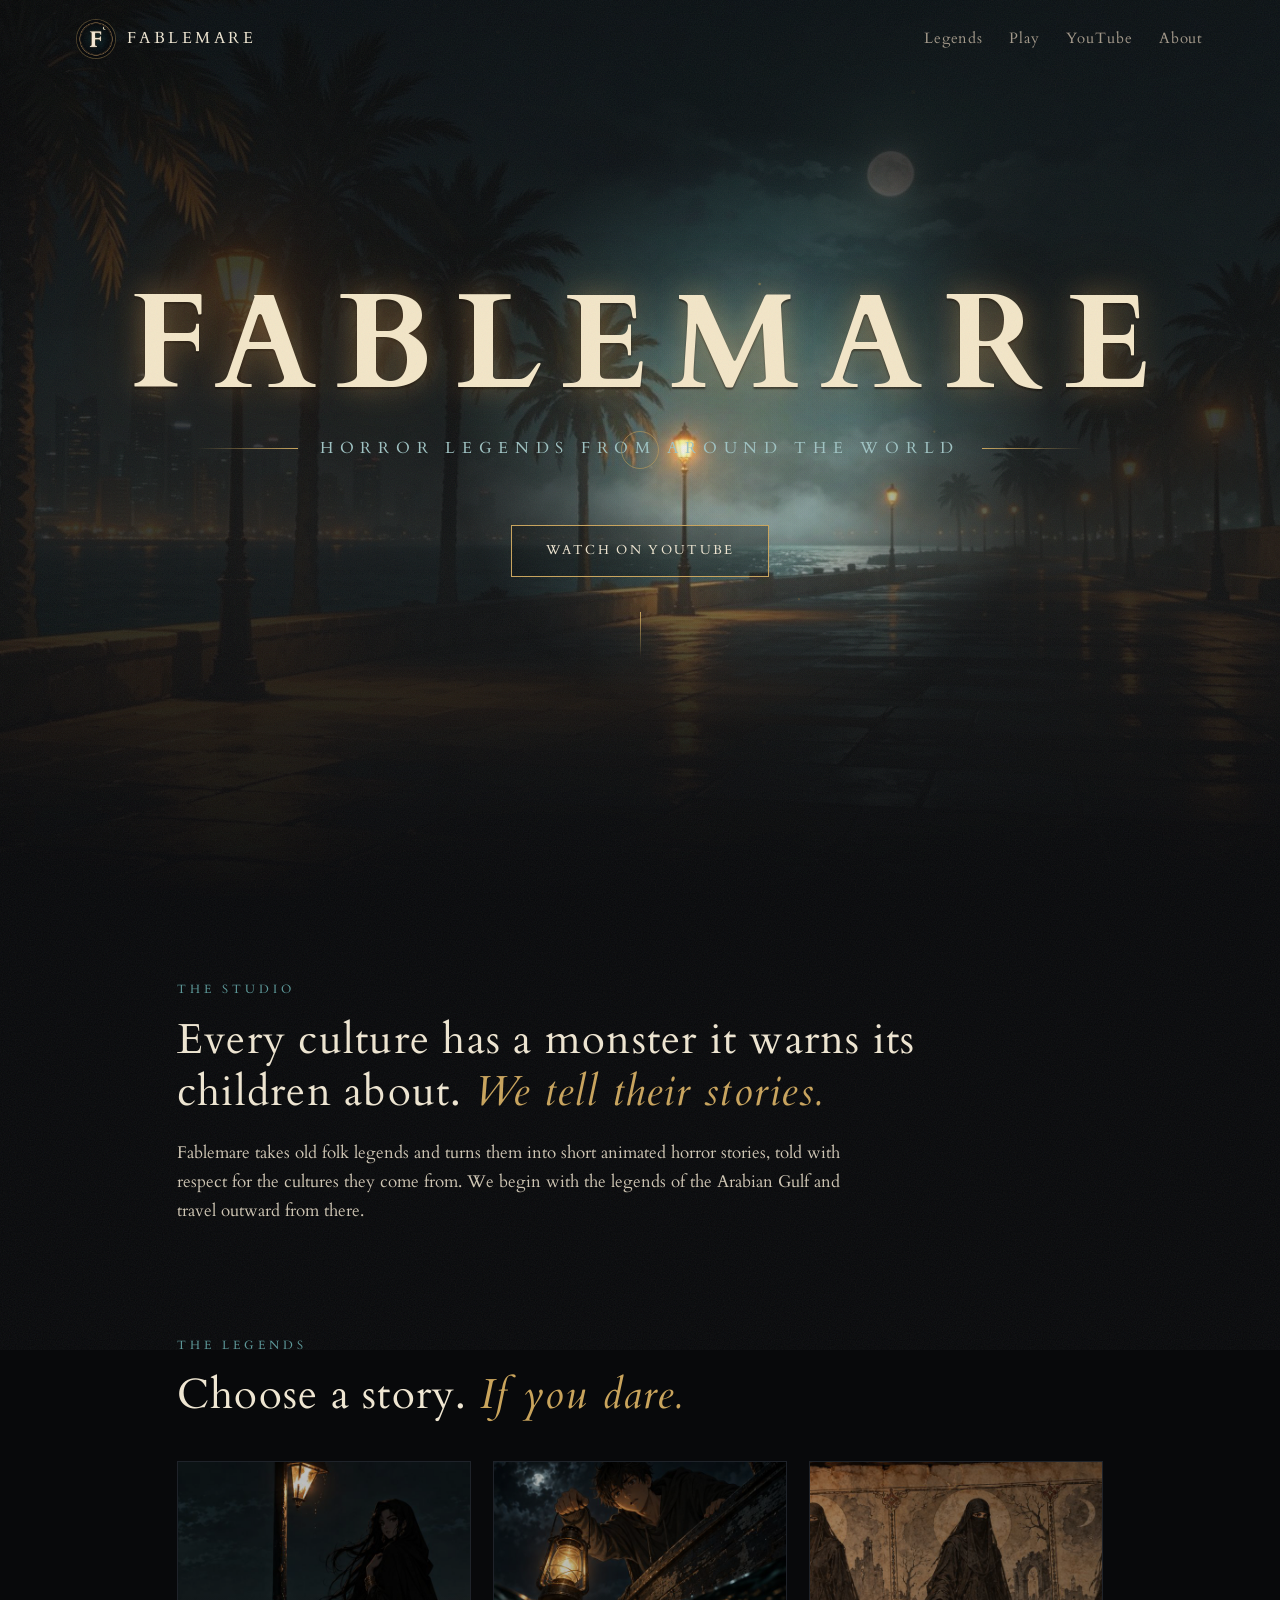
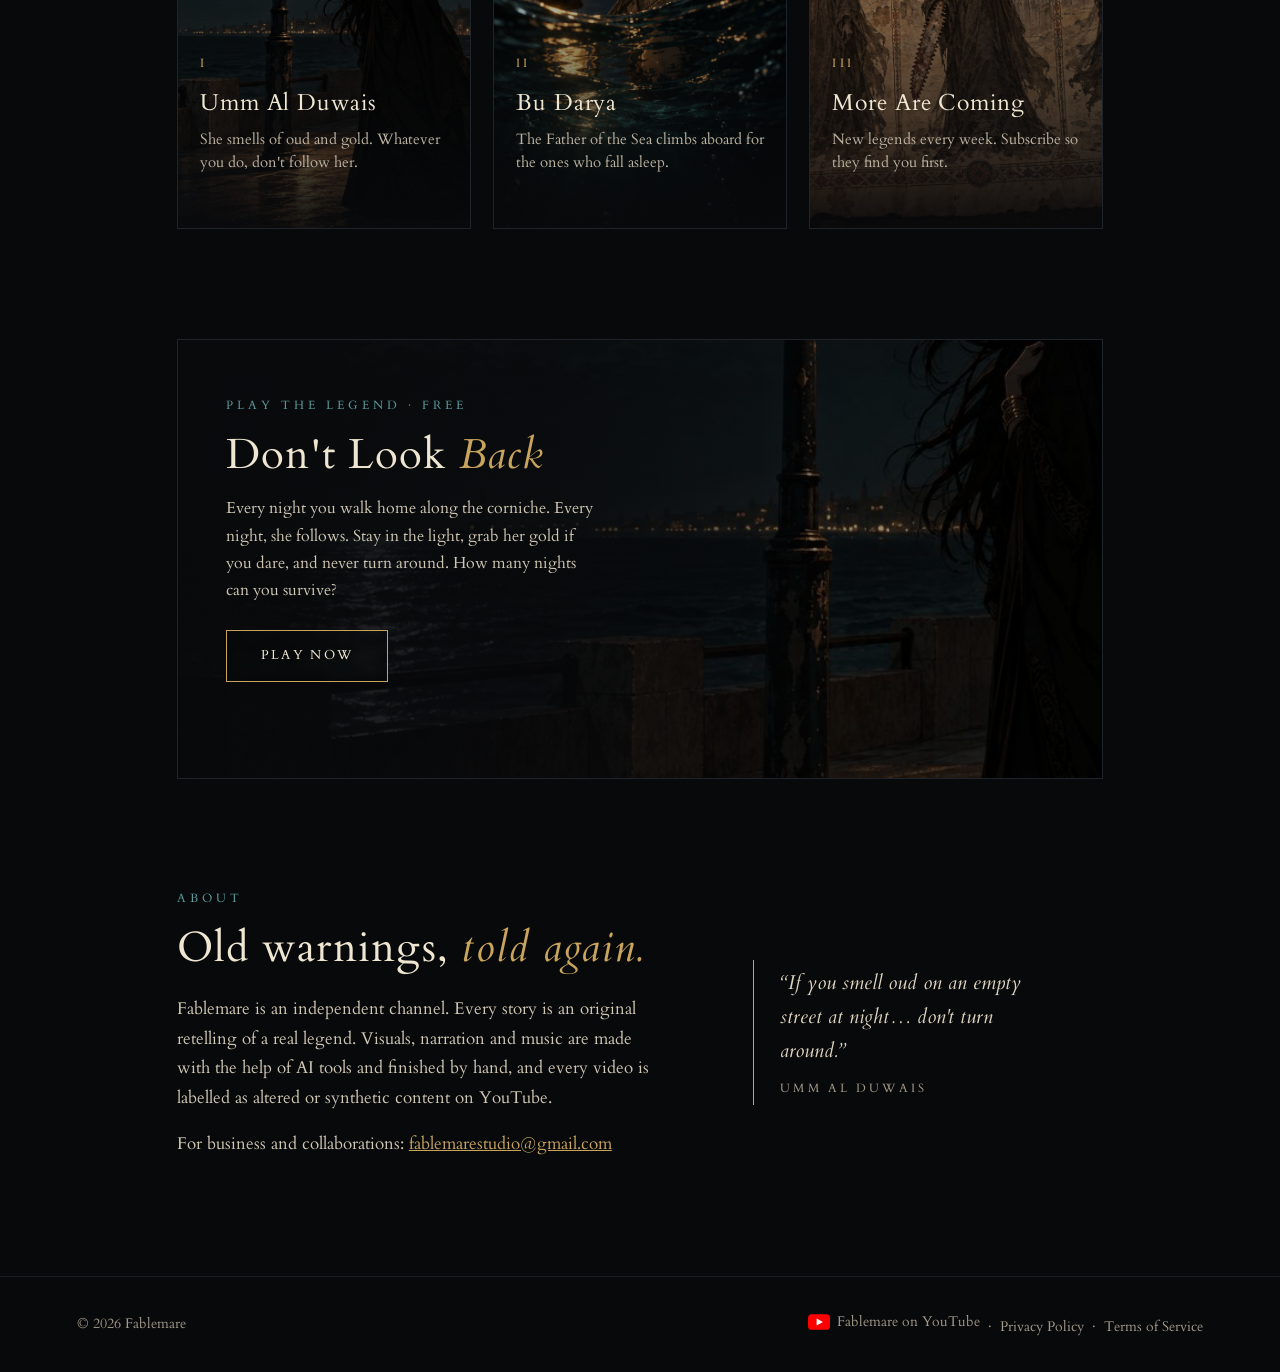
==== commit 2a66b8ee: "Footer: YouTube channel link Co-Authored-By: Claude Opus 5.5 <noreply@anthropic.com> Claude-Session:" ====
--- a/index.html
+++ b/index.html
@@ -17,7 +17,7 @@
 <meta name="theme-color" content="#08090b">
 <link rel="icon" href="favicon.png">
 <link rel="preload" href="cardo-bold.woff2" as="font" type="font/woff2" crossorigin>
-<link rel="stylesheet" href="style.css?v=5">
+<link rel="stylesheet" href="style.css?v=6">
 </head>
 <body>
 <header>
@@ -87,7 +87,7 @@
 
 <footer>
   <span>© 2026 Fablemare</span>
-  <span><a href="privacy.html">Privacy Policy</a> &nbsp;·&nbsp; <a href="terms.html">Terms of Service</a></span>
+  <span><a class="yt-link" href="https://www.youtube.com/@Fablemare"><svg viewBox="0 0 28 20" width="22" height="16" aria-hidden="true"><rect width="28" height="20" rx="5" fill="#FF0000"/><path d="M11 5.5v9l8-4.5z" fill="#fff"/></svg>Fablemare on YouTube</a> &nbsp;·&nbsp; <a href="privacy.html">Privacy Policy</a> &nbsp;·&nbsp; <a href="terms.html">Terms of Service</a></span>
 </footer>
 <script src="fx.js?v=3" defer></script>
 </body>
--- a/style.css
+++ b/style.css
@@ -145,3 +145,4 @@
 }
 @media (max-width:340px){nav{gap:14px} nav a{font-size:.8rem}}
 main,.legal-page,article{overflow-wrap:anywhere}
+.yt-link{display:inline-flex;align-items:center;gap:7px}
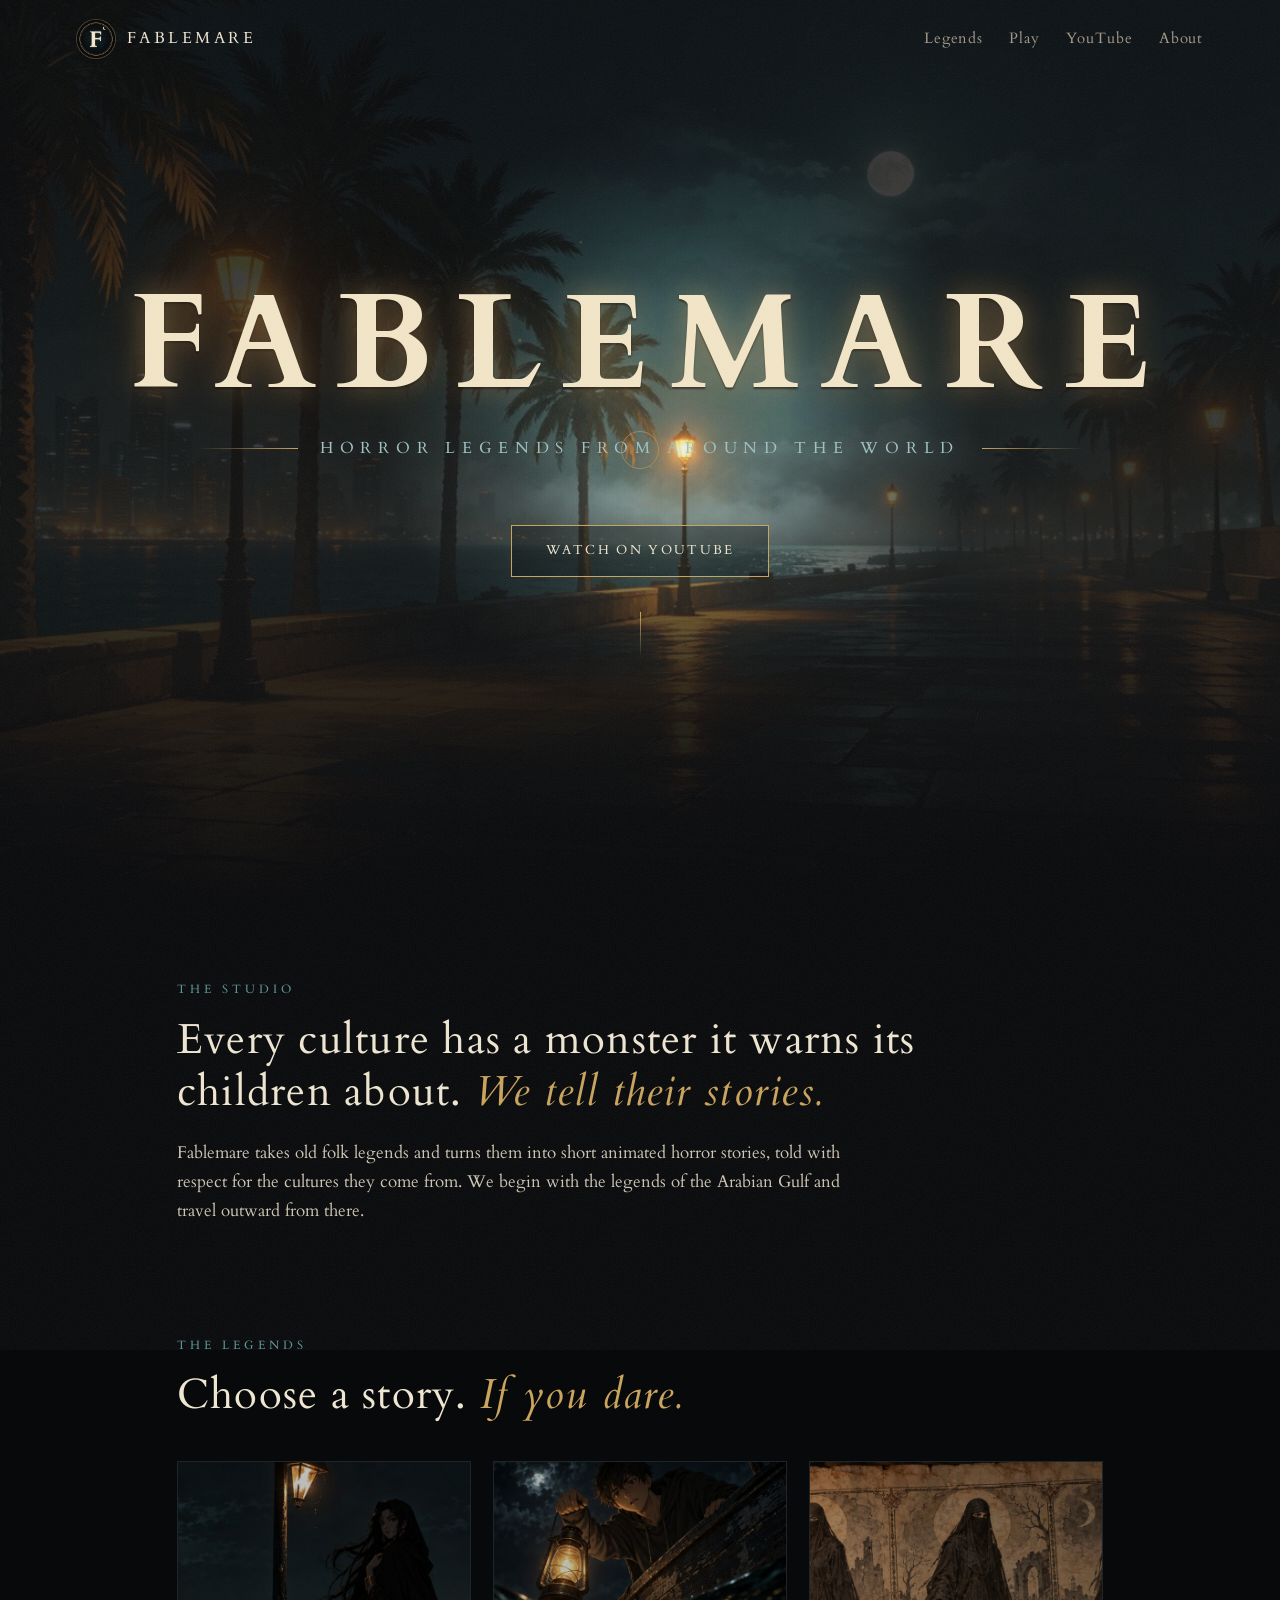
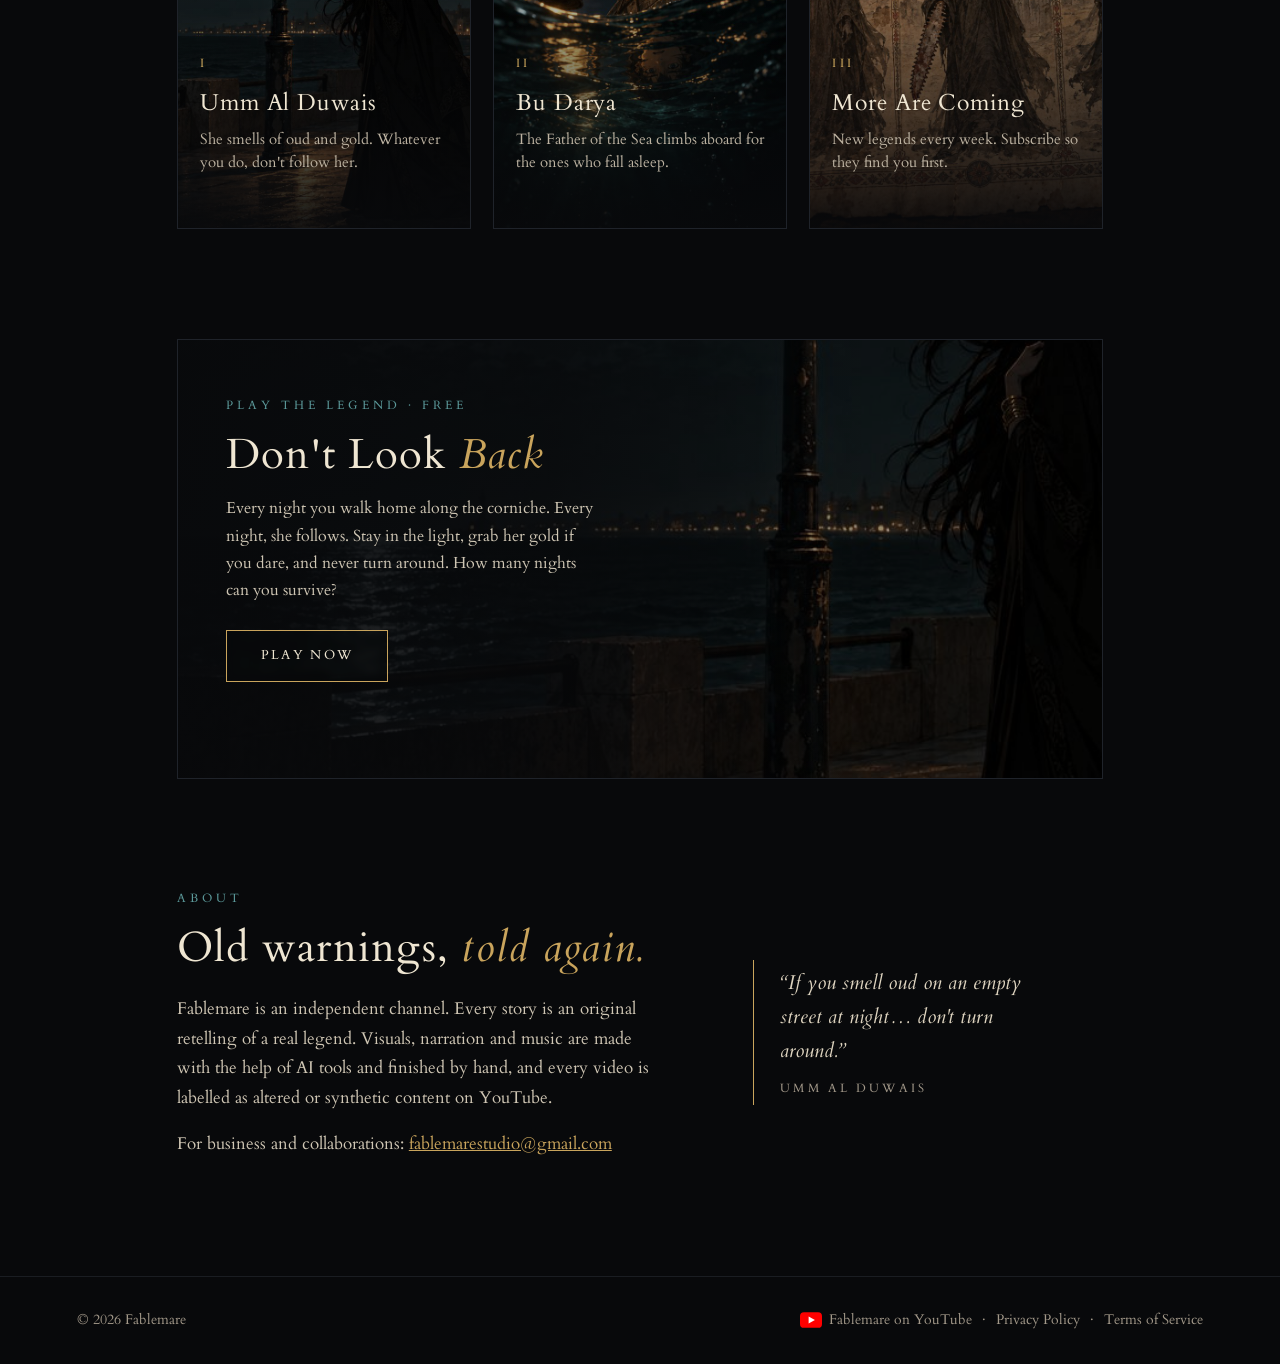
==== commit 27cd0b90: "Bump stylesheet version so browsers load the footer fix Co-Authored-By: Claude Opus 5.5 <noreply@ant" ====
--- a/index.html
+++ b/index.html
@@ -17,7 +17,7 @@
 <meta name="theme-color" content="#08090b">
 <link rel="icon" href="favicon.png">
 <link rel="preload" href="cardo-bold.woff2" as="font" type="font/woff2" crossorigin>
-<link rel="stylesheet" href="style.css?v=6">
+<link rel="stylesheet" href="style.css?v=7">
 </head>
 <body>
 <header>
--- a/style.css
+++ b/style.css
@@ -146,3 +146,5 @@
 @media (max-width:340px){nav{gap:14px} nav a{font-size:.8rem}}
 main,.legal-page,article{overflow-wrap:anywhere}
 .yt-link{display:inline-flex;align-items:center;gap:7px}
+footer>span{display:inline-flex;align-items:center;flex-wrap:wrap;column-gap:.45em;row-gap:4px;line-height:1.4}
+footer svg{display:block}
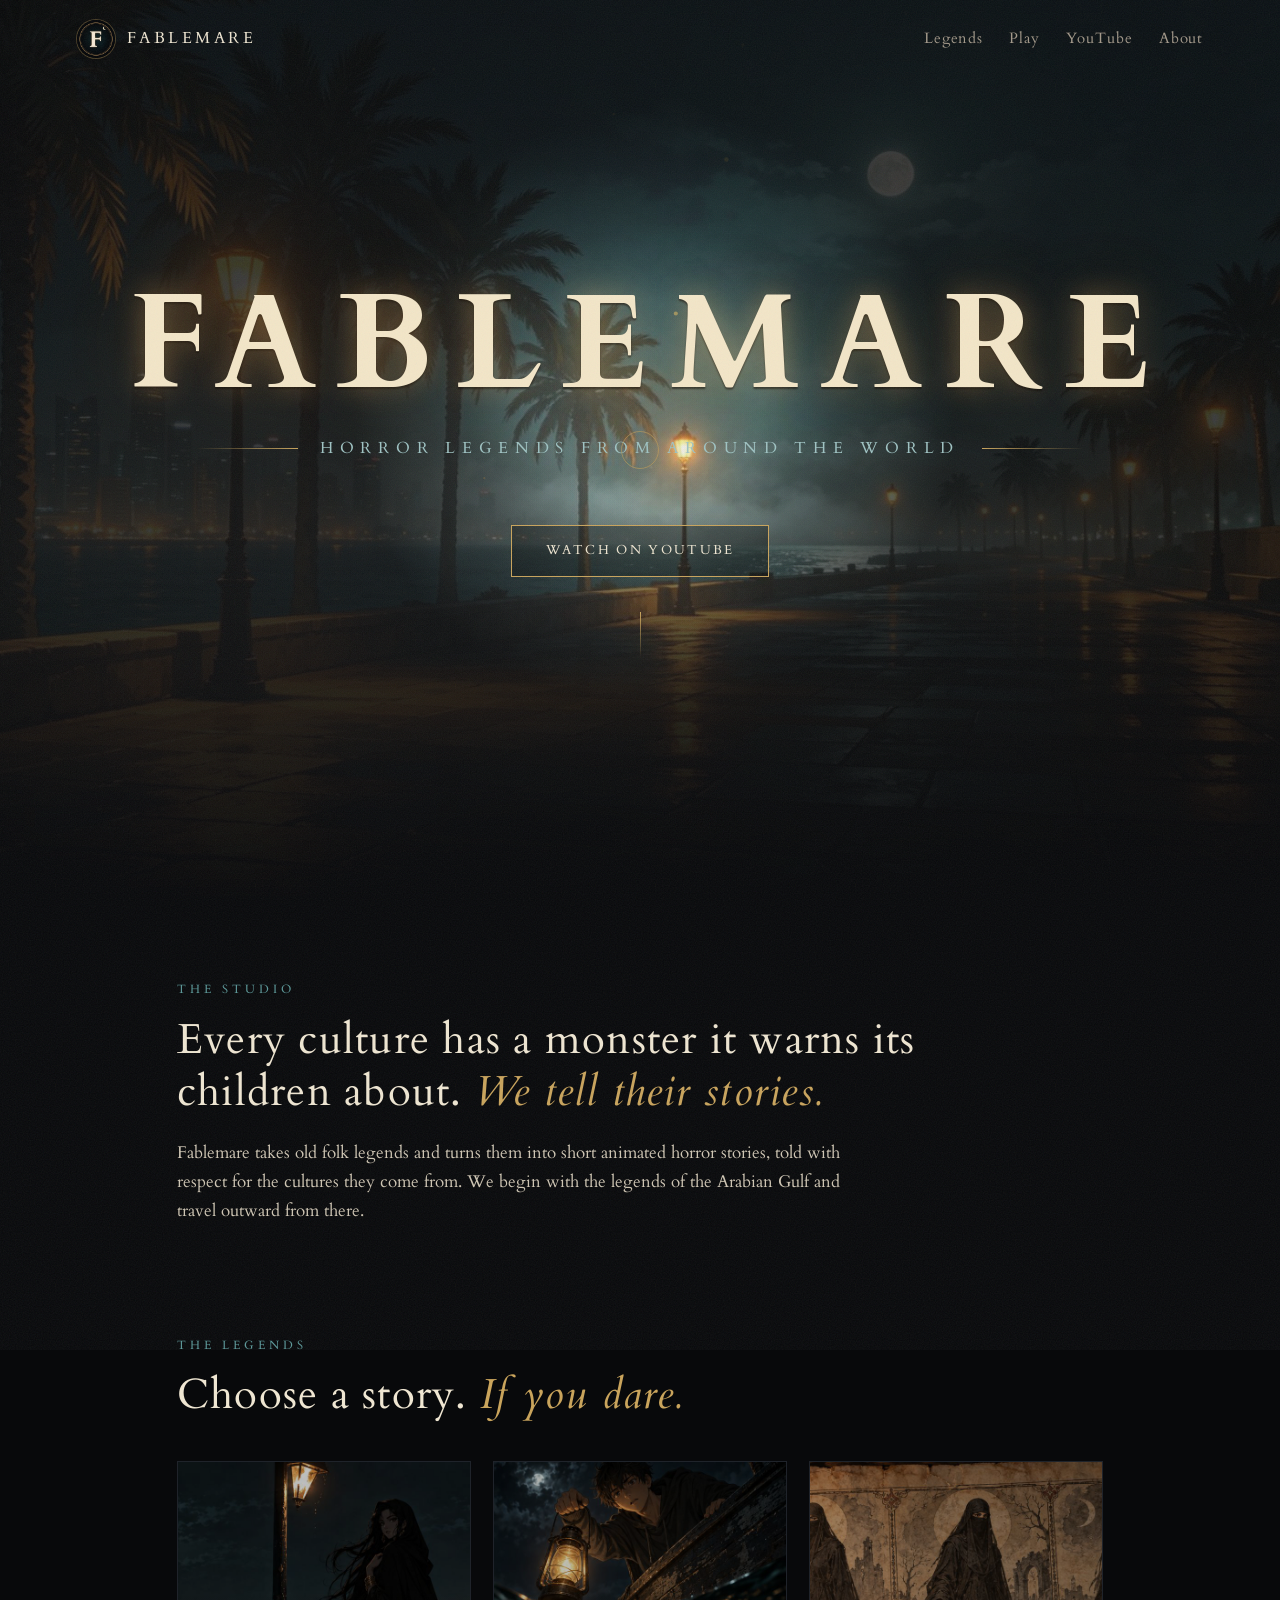
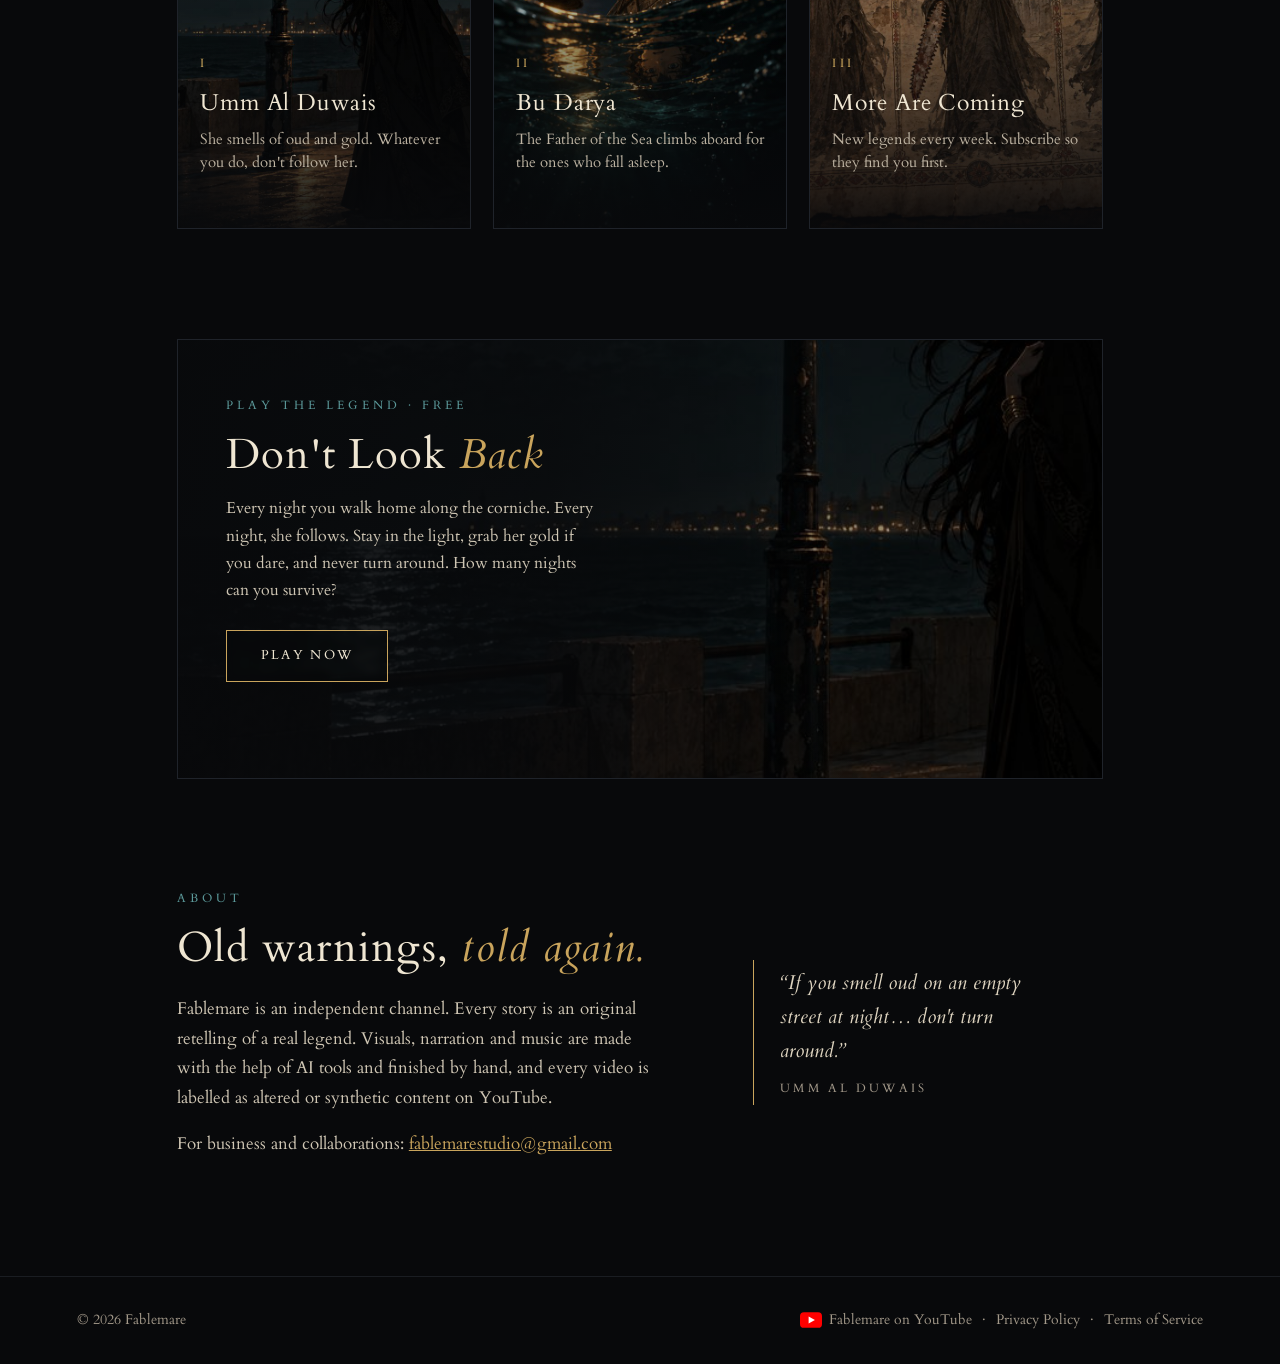
==== commit f844c652: "Link Ep1 full episode from the game and the home page legend card Co-Authored-By: Claude Opus 5.5 <n" ====
--- a/index.html
+++ b/index.html
@@ -47,7 +47,7 @@
     <p class="eyebrow reveal">The Legends</p>
     <h2 class="reveal">Choose a story. <em>If you dare.</em></h2>
     <div class="cards">
-      <a class="card reveal" href="https://www.youtube.com/shorts/KRvkH0ST0SA">
+      <a class="card reveal" href="https://www.youtube.com/watch?v=MiiYlpz9rpM">
         <img src="umm.jpg" alt="A cloaked woman on a seaside promenade at night" loading="lazy">
         <div class="meta"><span class="num">I</span><h3>Umm Al Duwais</h3><p>She smells of oud and gold. Whatever you do, don't follow her.</p><span class="go">Watch the legend →</span></div>
       </a>
